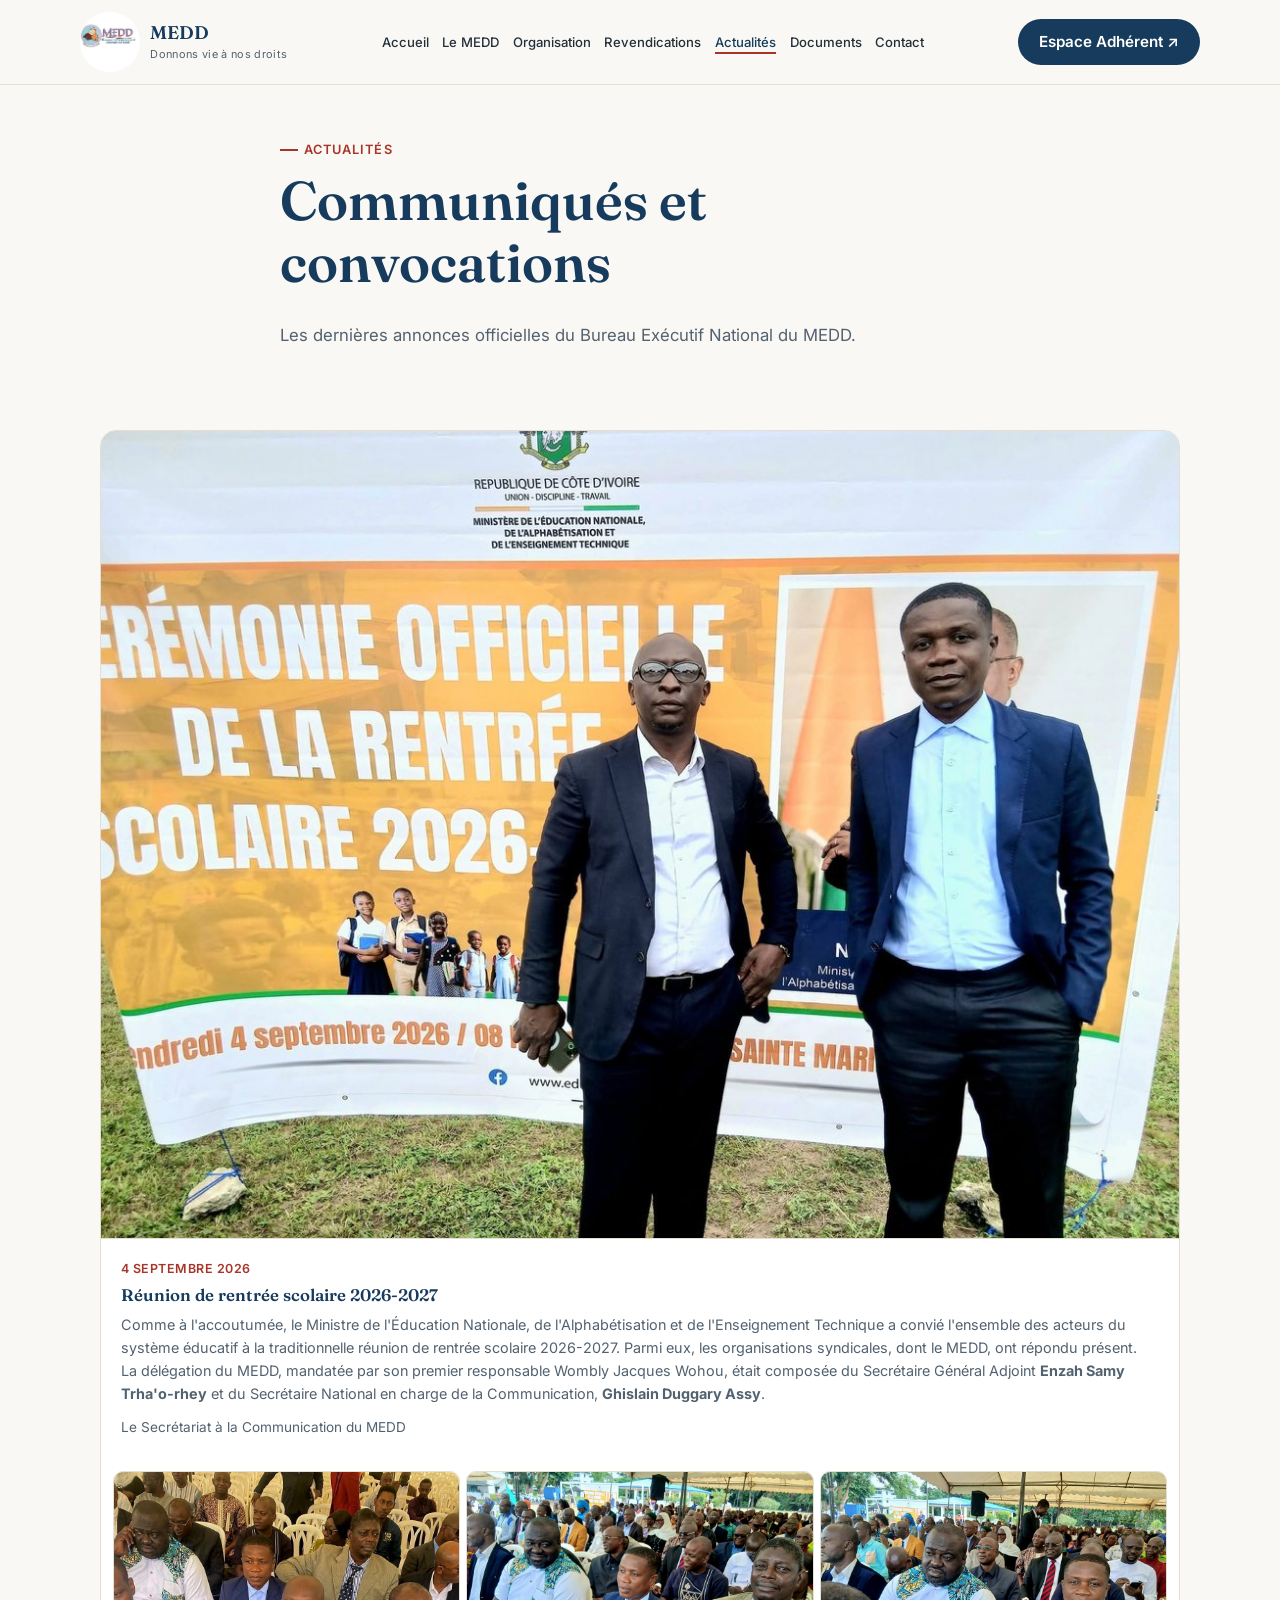
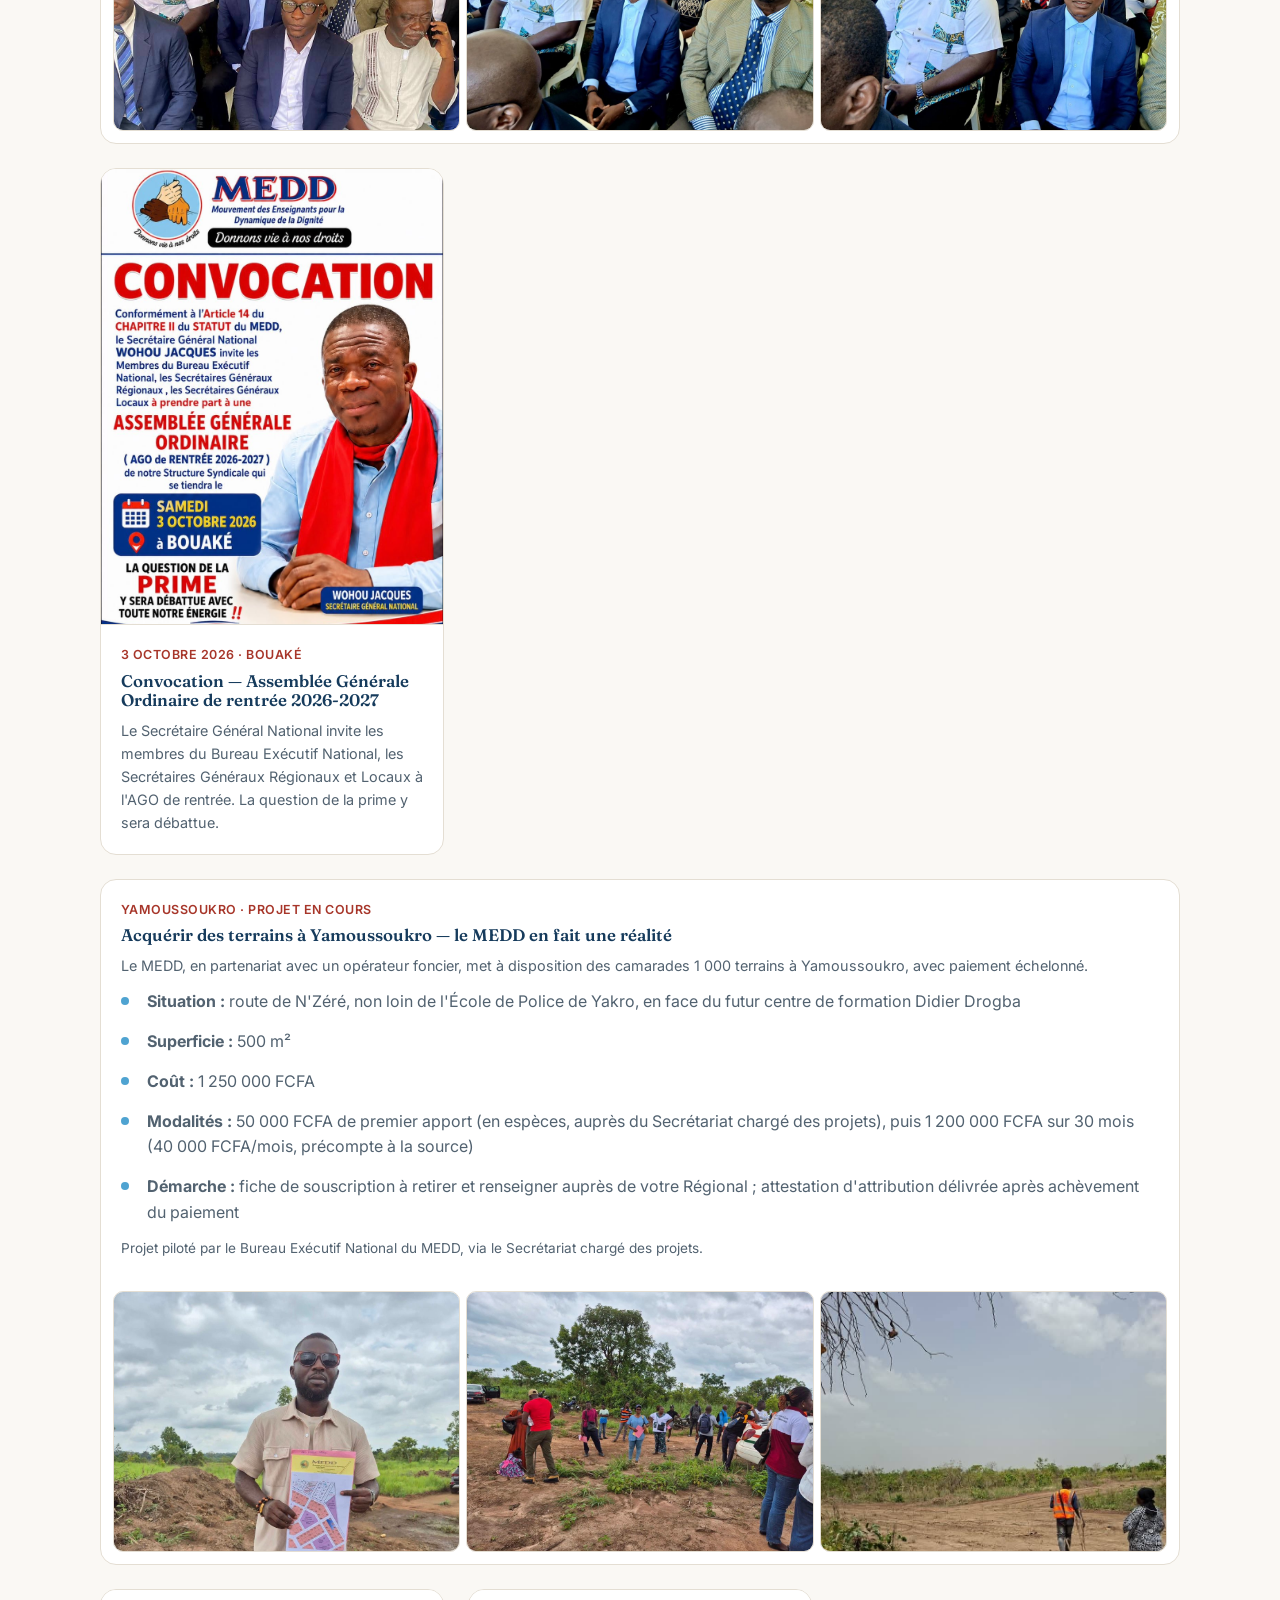
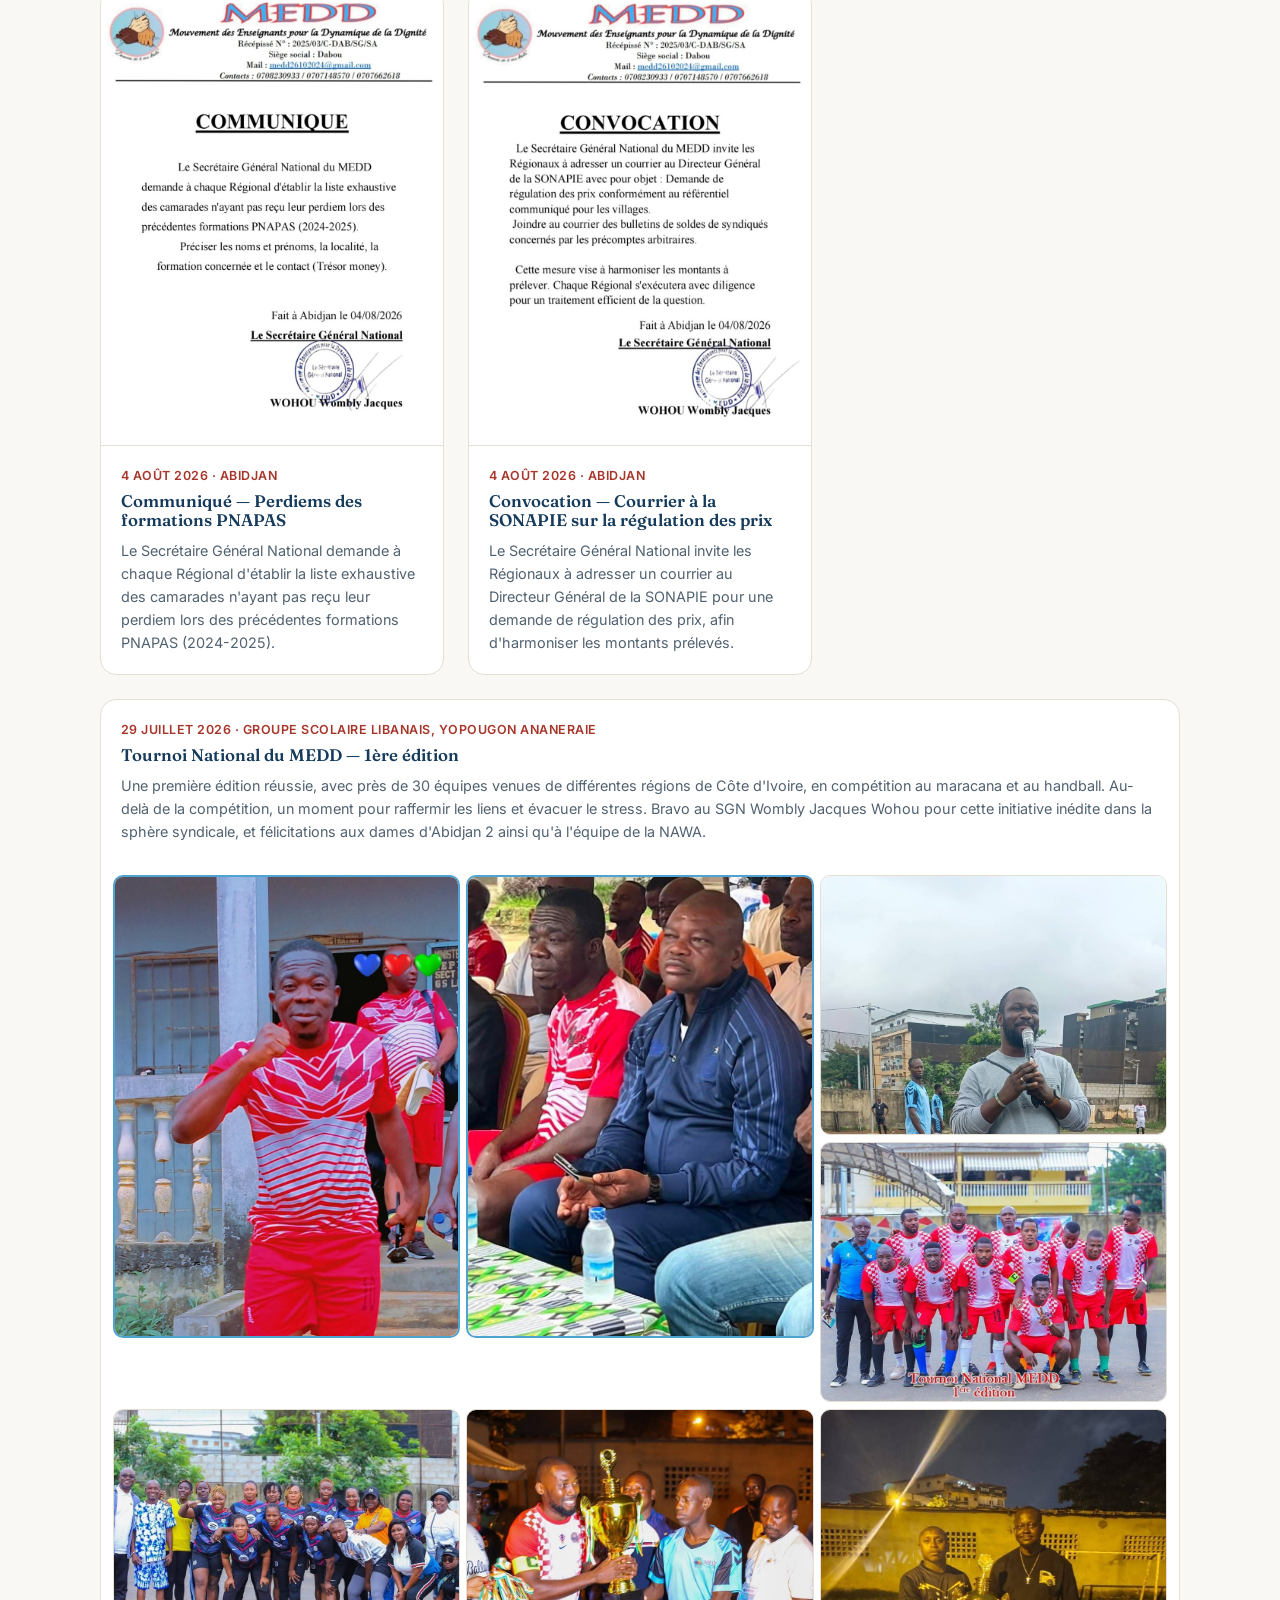
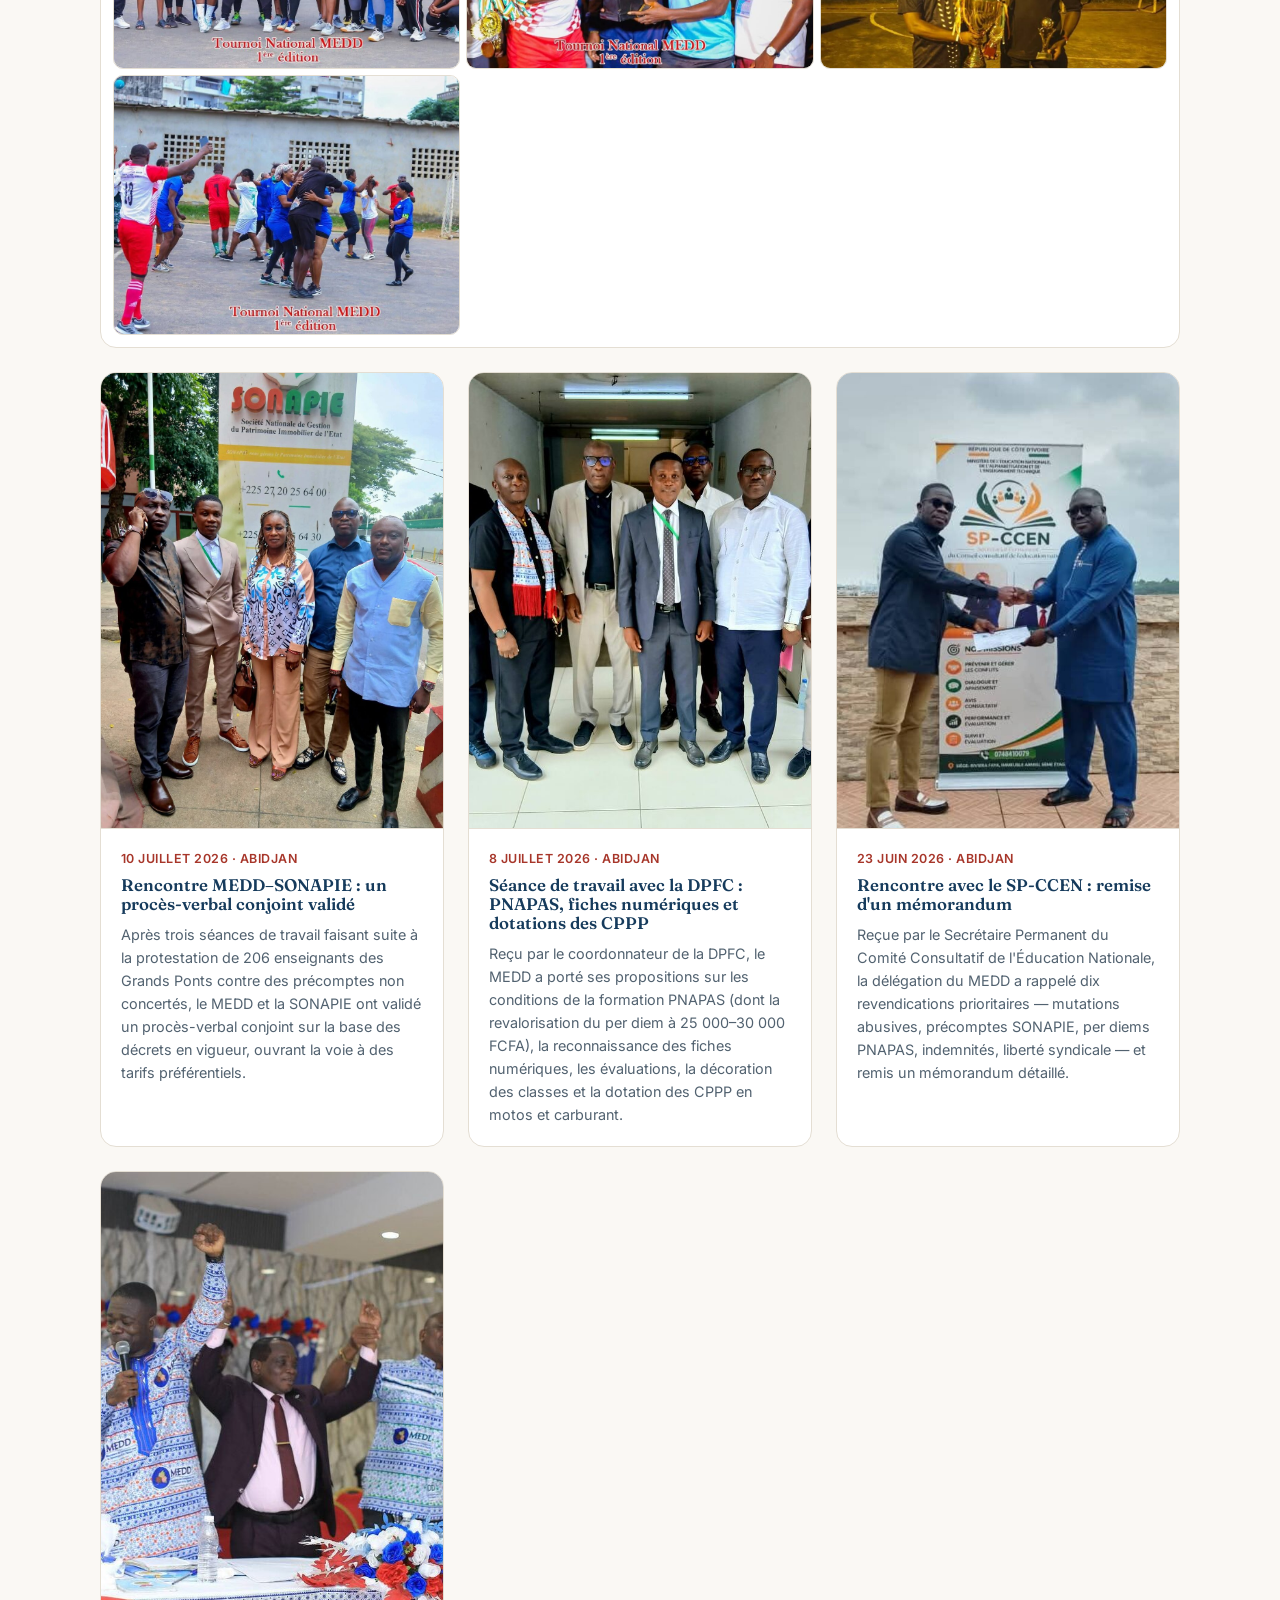
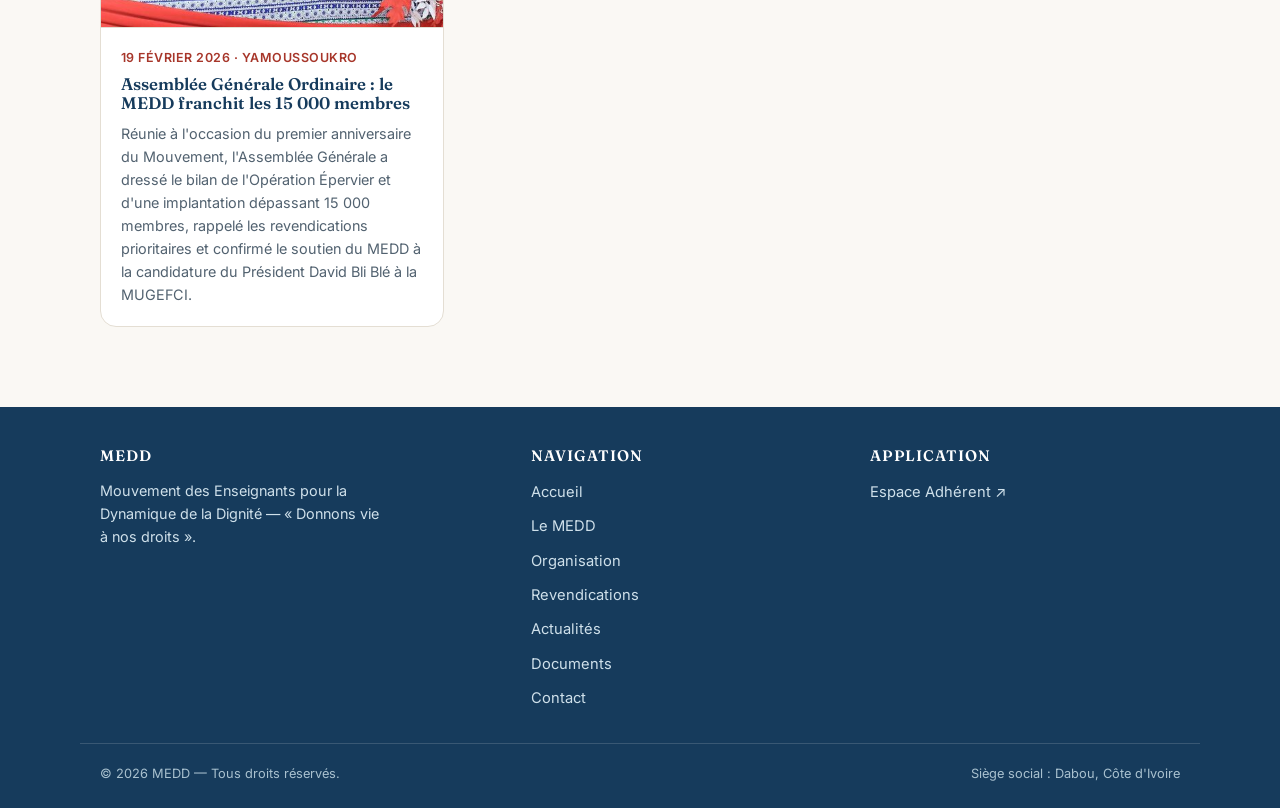
==== actualites.html @ fdfce500 "Add files via upload" ====
<!DOCTYPE html>
<html lang="fr">
<head>
<meta charset="UTF-8">
<meta name="viewport" content="width=device-width, initial-scale=1.0">
<title>Actualités | MEDD</title>
<meta name="description" content="Actualités et communiqués officiels du MEDD : convocations, communiqués et annonces du Bureau Exécutif National.">
<link rel="canonical" href="https://medd-site.vercel.app/actualites.html">
<meta property="og:type" content="website">
<meta property="og:title" content="Actualités — MEDD">
<meta property="og:description" content="Convocations, communiqués et annonces officielles du MEDD.">
<meta property="og:image" content="/assets/images/logo-medd.jpg">
<link rel="icon" href="/assets/images/logo-medd.jpg">
<link rel="preconnect" href="https://fonts.googleapis.com">
<link rel="preconnect" href="https://fonts.gstatic.com" crossorigin>
<link href="https://fonts.googleapis.com/css2?family=Fraunces:ital,wght@0,500;0,600;1,500&family=Inter:wght@400;500;600;700&display=swap" rel="stylesheet">
<link rel="stylesheet" href="/assets/css/style.css">
</head>
<body>
<a class="skip-link" href="#main">Aller au contenu principal</a>

<header class="site-header">
  <div class="container nav">
    <a class="brand" href="/index.html">
      <img src="/assets/images/logo-medd.jpg" alt="Logo du MEDD : deux mains jointes surmontées du sigle MEDD">
      <span>
        <span class="brand-name">MEDD</span>
        <span class="brand-tagline">Donnons vie à nos droits</span>
      </span>
    </a>

    <ul class="nav-links" style="display:none;" id="desktop-nav">
      <li><a href="/index.html">Accueil</a></li>
      <li><a href="/le-medd.html">Le MEDD</a></li>
      <li><a href="/organisation.html">Organisation</a></li>
      <li><a href="/revendications.html">Revendications</a></li>
      <li><a href="/actualites.html" aria-current="page">Actualités</a></li>
      <li><a href="/documents.html">Documents</a></li>
      <li><a href="/contact.html">Contact</a></li>
    </ul>

    <a class="btn btn-primary nav-cta" href="https://medd-app-two.vercel.app" target="_blank" rel="noopener noreferrer">
      Espace Adhérent ↗
    </a>

    <button class="menu-toggle" aria-label="Ouvrir le menu" aria-expanded="false" aria-controls="mobile-menu">
      <span></span>
    </button>
  </div>

  <nav class="mobile-menu container" id="mobile-menu" aria-label="Menu principal">
    <a href="/index.html">Accueil</a>
    <a href="/le-medd.html">Le MEDD</a>
    <a href="/organisation.html">Organisation</a>
    <a href="/revendications.html">Revendications</a>
    <a href="/actualites.html" aria-current="page">Actualités</a>
    <a href="/documents.html">Documents</a>
    <a href="/contact.html">Contact</a>
    <a class="btn btn-primary" href="https://medd-app-two.vercel.app" target="_blank" rel="noopener noreferrer">Espace Adhérent ↗</a>
  </nav>
</header>

<main id="main">

  <section style="padding-bottom:1rem;">
    <div class="container" style="max-width:760px;">
      <span class="eyebrow">Actualités</span>
      <h1>Communiqués et convocations</h1>
      <p class="lead" style="font-size:1.05rem;">
        Les dernières annonces officielles du Bureau Exécutif National du MEDD.
      </p>
    </div>
  </section>

  <section>
    <div class="container news-grid">

      <article class="news-card news-card-gallery">
        <img src="/assets/images/actualites/reunion-rentree-2026/delegation-medd-banderole.jpg" alt="Enzah Samy Trha'o-rhey, Secrétaire Général Adjoint (à gauche), et Ghislain Duggary Assy, Secrétaire National chargé de la Communication (à droite), devant la banderole officielle de la rentrée scolaire 2026-2027">
        <div class="news-card-body">
          <span class="news-date">4 septembre 2026</span>
          <h2>Réunion de rentrée scolaire 2026-2027</h2>
          <p>
            Comme à l'accoutumée, le Ministre de l'Éducation Nationale, de l'Alphabétisation et de
            l'Enseignement Technique a convié l'ensemble des acteurs du système éducatif à la
            traditionnelle réunion de rentrée scolaire 2026-2027. Parmi eux, les organisations
            syndicales, dont le MEDD, ont répondu présent.
          </p>
          <p>
            La délégation du MEDD, mandatée par son premier responsable Wombly Jacques Wohou,
            était composée du Secrétaire Général Adjoint <strong>Enzah Samy Trha'o-rhey</strong>
            et du Secrétaire National en charge de la Communication,
            <strong>Ghislain Duggary Assy</strong>.
          </p>
          <p style="margin-top:0.75rem; font-size:0.85rem;">Le Secrétariat à la Communication du MEDD</p>
        </div>
        <div class="news-gallery-grid">
          <img src="/assets/images/actualites/reunion-rentree-2026/assistance-1.jpg" alt="Assistance à la réunion de rentrée scolaire 2026-2027">
          <img src="/assets/images/actualites/reunion-rentree-2026/assistance-2.jpg" alt="Assistance à la réunion de rentrée scolaire 2026-2027">
          <img src="/assets/images/actualites/reunion-rentree-2026/assistance-3.jpg" alt="Assistance à la réunion de rentrée scolaire 2026-2027">
        </div>
      </article>

      <article class="news-card">
        <img src="/assets/images/actualites/convocation-ago-3-octobre-2026.jpg" alt="Convocation à l'Assemblée Générale Ordinaire de rentrée 2026-2027, le 3 octobre 2026 à Bouaké">
        <div class="news-card-body">
          <span class="news-date">3 octobre 2026 · Bouaké</span>
          <h2>Convocation — Assemblée Générale Ordinaire de rentrée 2026-2027</h2>
          <p>Le Secrétaire Général National invite les membres du Bureau Exécutif National, les Secrétaires Généraux Régionaux et Locaux à l'AGO de rentrée. La question de la prime y sera débattue.</p>
        </div>
      </article>

      <article class="news-card news-card-gallery">
        <div class="news-card-body">
          <span class="news-date">Yamoussoukro · Projet en cours</span>
          <h2>Acquérir des terrains à Yamoussoukro — le MEDD en fait une réalité</h2>
          <p>
            Le MEDD, en partenariat avec un opérateur foncier, met à disposition des camarades
            1 000 terrains à Yamoussoukro, avec paiement échelonné.
          </p>
          <ul class="list-plain" style="margin-top:0.75rem;">
            <li><strong>Situation :</strong> route de N'Zéré, non loin de l'École de Police de Yakro, en face du futur centre de formation Didier Drogba</li>
            <li><strong>Superficie :</strong> 500 m²</li>
            <li><strong>Coût :</strong> 1 250 000 FCFA</li>
            <li><strong>Modalités :</strong> 50 000 FCFA de premier apport (en espèces, auprès du Secrétariat chargé des projets), puis 1 200 000 FCFA sur 30 mois (40 000 FCFA/mois, précompte à la source)</li>
            <li><strong>Démarche :</strong> fiche de souscription à retirer et renseigner auprès de votre Régional ; attestation d'attribution délivrée après achèvement du paiement</li>
          </ul>
          <p style="margin-top:0.75rem; font-size:0.85rem;">Projet piloté par le Bureau Exécutif National du MEDD, via le Secrétariat chargé des projets.</p>
        </div>
        <div class="news-gallery-grid">
          <img src="/assets/images/actualites/terrains-yamoussoukro/plan-lotissement.jpg" alt="Plan du lotissement MEDD à Yamoussoukro présenté par un responsable du projet">
          <img src="/assets/images/actualites/terrains-yamoussoukro/visite-terrain.jpg" alt="Visite du terrain à Yamoussoukro par les responsables du projet">
          <img src="/assets/images/actualites/terrains-yamoussoukro/reunion-camarades.jpg" alt="Réunion des camarades sur le site du projet de terrains à Yamoussoukro">
        </div>
      </article>

      <article class="news-card">
        <img src="/assets/images/actualites/communique-perdiem-pnapas.jpg" alt="Communiqué relatif aux perdiems des formations PNAPAS 2024-2025">
        <div class="news-card-body">
          <span class="news-date">4 août 2026 · Abidjan</span>
          <h2>Communiqué — Perdiems des formations PNAPAS</h2>
          <p>Le Secrétaire Général National demande à chaque Régional d'établir la liste exhaustive des camarades n'ayant pas reçu leur perdiem lors des précédentes formations PNAPAS (2024-2025).</p>
        </div>
      </article>

      <article class="news-card">
        <img src="/assets/images/actualites/convocation-courrier-sonapie.jpg" alt="Convocation relative au courrier à adresser à la SONAPIE concernant la régulation des prix">
        <div class="news-card-body">
          <span class="news-date">4 août 2026 · Abidjan</span>
          <h2>Convocation — Courrier à la SONAPIE sur la régulation des prix</h2>
          <p>Le Secrétaire Général National invite les Régionaux à adresser un courrier au Directeur Général de la SONAPIE pour une demande de régulation des prix, afin d'harmoniser les montants prélevés.</p>
        </div>
      </article>

      <article class="news-card news-card-gallery">
        <div class="news-card-body">
          <span class="news-date">29 juillet 2026 · Groupe Scolaire Libanais, Yopougon Ananeraie</span>
          <h2>Tournoi National du MEDD — 1ère édition</h2>
          <p>Une première édition réussie, avec près de 30 équipes venues de différentes régions de Côte d'Ivoire, en compétition au maracana et au handball. Au-delà de la compétition, un moment pour raffermir les liens et évacuer le stress. Bravo au SGN Wombly Jacques Wohou pour cette initiative inédite dans la sphère syndicale, et félicitations aux dames d'Abidjan 2 ainsi qu'à l'équipe de la NAWA.</p>
        </div>
        <div class="news-gallery-grid">
          <img class="featured" src="/assets/images/actualites/tournoi-2026/sgn-wohou-wombly-tournoi.jpg" alt="Le Secrétaire Général National Wohou Wombly Jacques au Tournoi National du MEDD">
          <img class="featured" src="/assets/images/actualites/tournoi-2026/sgn-et-sgna1-tournoi.jpg" alt="Le Secrétaire Général National Wohou Wombly Jacques et le Secrétaire Général National Adjoint 1 Neyam Sébastien au Tournoi National du MEDD">
          <img src="/assets/images/actualites/tournoi-2026/discours-ouverture.jpg" alt="Mot d'ouverture du Tournoi National du MEDD">
          <img src="/assets/images/actualites/tournoi-2026/equipe-maracana.jpg" alt="Équipe de maracana au Tournoi National du MEDD">
          <img src="/assets/images/actualites/tournoi-2026/equipe-handball.jpg" alt="Équipe de handball féminin au Tournoi National du MEDD">
          <img src="/assets/images/actualites/tournoi-2026/remise-trophee-1.jpg" alt="Remise du trophée du Tournoi National du MEDD">
          <img src="/assets/images/actualites/tournoi-2026/remise-trophee-2.jpg" alt="Remise du trophée en soirée au Tournoi National du MEDD">
          <img src="/assets/images/actualites/tournoi-2026/ambiance-celebration.jpg" alt="Ambiance de célébration au Tournoi National du MEDD">
        </div>
      </article>

      <article class="news-card">
        <img src="/assets/images/actualites/rencontre-sonapie.jpg" alt="Délégation du MEDD devant le siège de la SONAPIE à Abidjan">
        <div class="news-card-body">
          <span class="news-date">10 juillet 2026 · Abidjan</span>
          <h2>Rencontre MEDD–SONAPIE : un procès-verbal conjoint validé</h2>
          <p>Après trois séances de travail faisant suite à la protestation de 206 enseignants des Grands Ponts contre des précomptes non concertés, le MEDD et la SONAPIE ont validé un procès-verbal conjoint sur la base des décrets en vigueur, ouvrant la voie à des tarifs préférentiels.</p>
        </div>
      </article>

      <article class="news-card">
        <img src="/assets/images/actualites/seance-dpfc.jpg" alt="Délégation du MEDD reçue par la Direction de la Pédagogie et de la Formation Continue">
        <div class="news-card-body">
          <span class="news-date">8 juillet 2026 · Abidjan</span>
          <h2>Séance de travail avec la DPFC : PNAPAS, fiches numériques et dotations des CPPP</h2>
          <p>Reçu par le coordonnateur de la DPFC, le MEDD a porté ses propositions sur les conditions de la formation PNAPAS (dont la revalorisation du per diem à 25 000–30 000 FCFA), la reconnaissance des fiches numériques, les évaluations, la décoration des classes et la dotation des CPPP en motos et carburant.</p>
        </div>
      </article>

      <article class="news-card">
        <img src="/assets/images/actualites/rencontre-sp-ccen.jpg" alt="Remise d'un mémorandum entre le MEDD et le Secrétaire Permanent du SP-CCEN">
        <div class="news-card-body">
          <span class="news-date">23 juin 2026 · Abidjan</span>
          <h2>Rencontre avec le SP-CCEN : remise d'un mémorandum</h2>
          <p>Reçue par le Secrétaire Permanent du Comité Consultatif de l'Éducation Nationale, la délégation du MEDD a rappelé dix revendications prioritaires — mutations abusives, précomptes SONAPIE, per diems PNAPAS, indemnités, liberté syndicale — et remis un mémorandum détaillé.</p>
        </div>
      </article>

      <article class="news-card">
        <img src="/assets/images/actualites/ag-ordinaire-19-fevrier-2026.jpg" alt="Assemblée Générale Ordinaire du MEDD célébrant son premier anniversaire à Yamoussoukro">
        <div class="news-card-body">
          <span class="news-date">19 février 2026 · Yamoussoukro</span>
          <h2>Assemblée Générale Ordinaire : le MEDD franchit les 15 000 membres</h2>
          <p>Réunie à l'occasion du premier anniversaire du Mouvement, l'Assemblée Générale a dressé le bilan de l'Opération Épervier et d'une implantation dépassant 15 000 membres, rappelé les revendications prioritaires et confirmé le soutien du MEDD à la candidature du Président David Bli Blé à la MUGEFCI.</p>
        </div>
      </article>

    </div>
  </section>

</main>

<footer class="site-footer">
  <div class="container footer-grid">
    <div>
      <h3>MEDD</h3>
      <p style="color:#cfe0ea; font-size:0.9rem; max-width:32ch;">
        Mouvement des Enseignants pour la Dynamique de la Dignité — « Donnons vie à nos droits ».
      </p>
    </div>
    <div>
      <h3>Navigation</h3>
      <ul class="footer-links">
        <li><a href="/index.html">Accueil</a></li>
        <li><a href="/le-medd.html">Le MEDD</a></li>
        <li><a href="/organisation.html">Organisation</a></li>
        <li><a href="/revendications.html">Revendications</a></li>
        <li><a href="/actualites.html">Actualités</a></li>
        <li><a href="/documents.html">Documents</a></li>
        <li><a href="/contact.html">Contact</a></li>
      </ul>
    </div>
    <div>
      <h3>Application</h3>
      <ul class="footer-links">
        <li><a href="https://medd-app-two.vercel.app" target="_blank" rel="noopener noreferrer">Espace Adhérent ↗</a></li>
      </ul>
    </div>
  </div>
  <div class="container footer-bottom">
    <span>© <span id="year"></span> MEDD — Tous droits réservés.</span>
    <span>Siège social : Dabou, Côte d'Ivoire</span>
  </div>
</footer>

<script>document.getElementById('year').textContent = new Date().getFullYear();</script>
<script src="/assets/js/main.js"></script>
<style>@media (min-width:860px){#desktop-nav{display:flex !important;}}</style>
</body>
</html>
---- assets/css/style.css ----
/* ==========================================================================
   MEDD — Mouvement des Enseignants pour la Dynamique de la Dignité
   Design system : couleurs tirées du logo officiel (bleu ciel, rose, rouge),
   typographie institutionnelle-moderne, mobile-first.
   ========================================================================== */

:root {
  /* Couleurs — dérivées du logo officiel MEDD */
  --color-cream: #FAF8F4;       /* fond principal, chaud, pas blanc pur */
  --color-surface: #FFFFFF;     /* cartes / surfaces élevées */
  --color-ink: #22303A;         /* texte principal */
  --color-ink-soft: #526270;    /* texte secondaire */
  --color-navy: #163B5C;        /* bleu profond — titres, header */
  --color-sky: #4FA3D1;         /* bleu ciel du logo — accent principal */
  --color-sky-soft: #DCEEF8;    /* fond doux bleu */
  --color-blush: #F3D9DC;       /* rose pâle du logo — accent secondaire */
  --color-red: #A7362A;         /* rouge du logo (soulignement "MEDD") — usage sobre */
  --color-border: #E4DED3;

  --font-display: "Fraunces", Georgia, serif;
  --font-body: "Inter", -apple-system, BlinkMacSystemFont, "Segoe UI", sans-serif;

  --radius-lg: 28px;
  --radius-md: 16px;
  --radius-sm: 10px;

  --shadow-soft: 0 12px 32px -16px rgba(22, 59, 92, 0.25);

  --max-width: 1120px;
}

*, *::before, *::after { box-sizing: border-box; }

html { scroll-behavior: smooth; }

@media (prefers-reduced-motion: reduce) {
  html { scroll-behavior: auto; }
  *, *::before, *::after { animation-duration: 0.01ms !important; transition-duration: 0.01ms !important; }
}

body {
  margin: 0;
  font-family: var(--font-body);
  color: var(--color-ink);
  background: var(--color-cream);
  line-height: 1.6;
  -webkit-font-smoothing: antialiased;
}

img { max-width: 100%; display: block; }

a { color: var(--color-navy); }
a:focus-visible,
button:focus-visible,
input:focus-visible,
textarea:focus-visible {
  outline: 3px solid var(--color-sky);
  outline-offset: 2px;
}

h1, h2, h3 {
  font-family: var(--font-display);
  color: var(--color-navy);
  line-height: 1.15;
  margin: 0 0 0.5em;
}

h1 { font-size: clamp(2rem, 5vw + 1rem, 3.4rem); font-weight: 600; }
h2 { font-size: clamp(1.5rem, 3vw + 1rem, 2.2rem); font-weight: 600; }
h3 { font-size: 1.2rem; font-weight: 600; }

p { margin: 0 0 1em; color: var(--color-ink-soft); }

.container {
  max-width: var(--max-width);
  margin: 0 auto;
  padding: 0 1.25rem;
}

.eyebrow {
  display: inline-flex;
  align-items: center;
  gap: 0.5em;
  font-size: 0.8rem;
  letter-spacing: 0.08em;
  text-transform: uppercase;
  color: var(--color-red);
  font-weight: 600;
  margin-bottom: 0.75em;
}

.eyebrow::before {
  content: "";
  width: 1.4em;
  height: 2px;
  background: var(--color-red);
  display: inline-block;
}

/* ---------- Header / Navigation ---------- */

.site-header {
  position: sticky;
  top: 0;
  z-index: 50;
  background: rgba(250, 248, 244, 0.92);
  backdrop-filter: blur(8px);
  border-bottom: 1px solid var(--color-border);
}

.nav {
  display: flex;
  align-items: center;
  justify-content: space-between;
  padding: 0.75rem 0;
}

.brand {
  display: flex;
  align-items: center;
  gap: 0.65rem;
  text-decoration: none;
  color: var(--color-navy);
}

.brand img {
  width: 60px;
  height: 60px;
  border-radius: 50%;
  object-fit: cover;
}

.brand-name {
  font-family: var(--font-display);
  font-weight: 600;
  font-size: 1.15rem;
  line-height: 1.1;
}

.brand-tagline {
  display: block;
  font-family: var(--font-body);
  font-weight: 400;
  font-size: 0.68rem;
  color: var(--color-ink-soft);
  letter-spacing: 0.03em;
}

@media (min-width: 860px) and (max-width: 1150px) {
  .brand-tagline { display: none; }
}

.nav-links {
  display: flex;
  align-items: center;
  gap: 0.85rem;
  list-style: none;
  margin: 0;
  padding: 0;
}

.nav-links a {
  text-decoration: none;
  color: var(--color-ink);
  font-weight: 500;
  font-size: 0.82rem;
}

.nav-links a[aria-current="page"] {
  color: var(--color-navy);
  border-bottom: 2px solid var(--color-red);
  padding-bottom: 2px;
}

.btn {
  display: inline-flex;
  align-items: center;
  gap: 0.5em;
  border-radius: 999px;
  padding: 0.65em 1.3em;
  font-weight: 600;
  font-size: 0.95rem;
  text-decoration: none;
  border: 1px solid transparent;
  cursor: pointer;
  transition: transform 0.15s ease, box-shadow 0.15s ease;
}

.btn-primary {
  background: var(--color-navy);
  color: #fff;
}

.btn-primary:hover { transform: translateY(-1px); box-shadow: var(--shadow-soft); }

.btn-outline {
  background: transparent;
  border-color: var(--color-navy);
  color: var(--color-navy);
}

.nav-cta { display: none; }

@media (min-width: 860px) {
  .nav-cta { display: inline-flex; }
}

.menu-toggle {
  display: inline-flex;
  align-items: center;
  justify-content: center;
  width: 44px;
  height: 44px;
  border-radius: var(--radius-sm);
  border: 1px solid var(--color-border);
  background: var(--color-surface);
  cursor: pointer;
}

@media (min-width: 860px) {
  .menu-toggle { display: none; }
}

.menu-toggle span,
.menu-toggle span::before,
.menu-toggle span::after {
  content: "";
  display: block;
  width: 20px;
  height: 2px;
  background: var(--color-navy);
  position: relative;
  transition: transform 0.2s ease;
}

.menu-toggle span::before { position: absolute; top: -6px; }
.menu-toggle span::after { position: absolute; top: 6px; }

.mobile-menu {
  display: none;
  flex-direction: column;
  gap: 0.25rem;
  padding: 0.5rem 0 1.25rem;
  border-top: 1px solid var(--color-border);
}

.mobile-menu.is-open { display: flex; }

.mobile-menu a {
  display: block;
  padding: 0.75rem 0.25rem;
  text-decoration: none;
  color: var(--color-ink);
  font-weight: 500;
  border-bottom: 1px solid var(--color-border);
}

.mobile-menu .btn { margin-top: 0.75rem; justify-content: center; }

@media (min-width: 860px) {
  .mobile-menu { display: none !important; }
}

/* ---------- Hero (signature: mains jointes évoquées par 2 formes qui s'enlacent) ---------- */

.hero {
  position: relative;
  overflow: hidden;
  padding: 3rem 0 4rem;
}

.hero-watermark {
  position: absolute;
  z-index: 0;
  pointer-events: none;
  top: 50%;
  right: -6%;
  width: 62vw;
  max-width: 620px;
  transform: translateY(-50%);
  opacity: 0.08;
}

@media (max-width: 700px) {
  .hero-watermark {
    width: 85vw;
    right: -18%;
    opacity: 0.07;
  }
}

.hero-content {
  position: relative;
  z-index: 1;
  max-width: 640px;
}

.hero-motto {
  font-family: var(--font-display);
  font-style: italic;
  color: var(--color-red);
  font-size: 1.15rem;
  margin-bottom: 0.5rem;
}

.hero p.lead {
  font-size: 1.1rem;
  color: var(--color-ink);
  max-width: 56ch;
}

.hero-actions {
  display: flex;
  flex-wrap: wrap;
  gap: 0.85rem;
  margin-top: 1.75rem;
}

/* ---------- Quick links / cards ---------- */

.quick-links {
  display: grid;
  grid-template-columns: 1fr;
  gap: 1rem;
  padding: 0.5rem 0 3rem;
}

@media (min-width: 700px) {
  .quick-links { grid-template-columns: repeat(2, 1fr); }
}

@media (min-width: 1000px) {
  .quick-links { grid-template-columns: repeat(4, 1fr); }
}

.card {
  background: var(--color-surface);
  border: 1px solid var(--color-border);
  border-radius: var(--radius-md);
  padding: 1.5rem;
  text-decoration: none;
  color: var(--color-ink);
  display: flex;
  flex-direction: column;
  gap: 0.5rem;
  transition: transform 0.15s ease, box-shadow 0.15s ease, border-color 0.15s ease;
}

.card:hover {
  transform: translateY(-3px);
  box-shadow: var(--shadow-soft);
  border-color: var(--color-sky);
}

.card .card-icon {
  width: 40px;
  height: 40px;
  border-radius: 50%;
  background: var(--color-sky-soft);
  display: flex;
  align-items: center;
  justify-content: center;
  font-size: 1.2rem;
}

.card h3 { margin-bottom: 0.15em; }
.card p { margin: 0; font-size: 0.92rem; }

.card.card-external .card-icon { background: var(--color-blush); }

/* ---------- Sections generic ---------- */

section { padding: 3rem 0; }

.section-alt {
  background: var(--color-surface);
  border-top: 1px solid var(--color-border);
  border-bottom: 1px solid var(--color-border);
}

.two-col {
  display: grid;
  gap: 2rem;
}

@media (min-width: 860px) {
  .two-col { grid-template-columns: 1.1fr 0.9fr; align-items: start; }
}

.stat-row {
  display: grid;
  grid-template-columns: repeat(2, 1fr);
  gap: 1rem;
  margin: 2rem 0;
}

@media (min-width: 700px) {
  .stat-row { grid-template-columns: repeat(4, 1fr); }
}

.stat {
  background: var(--color-sky-soft);
  border-radius: var(--radius-md);
  padding: 1.25rem 1rem;
  text-align: center;
}

.stat strong {
  display: block;
  font-family: var(--font-display);
  font-size: 1.7rem;
  color: var(--color-navy);
}

.stat span {
  font-size: 0.82rem;
  color: var(--color-ink-soft);
}

.list-plain {
  list-style: none;
  margin: 0;
  padding: 0;
  display: flex;
  flex-direction: column;
  gap: 0.9rem;
}

.list-plain li {
  padding-left: 1.6rem;
  position: relative;
  color: var(--color-ink-soft);
}

.list-plain li::before {
  content: "";
  position: absolute;
  left: 0;
  top: 0.5em;
  width: 8px;
  height: 8px;
  border-radius: 50%;
  background: var(--color-sky);
}

.org-grid {
  display: grid;
  grid-template-columns: 1fr;
  gap: 1rem;
  margin-top: 1.5rem;
}

@media (min-width: 700px) {
  .org-grid { grid-template-columns: repeat(2, 1fr); }
}

.org-card {
  background: var(--color-cream);
  border: 1px solid var(--color-border);
  border-radius: var(--radius-md);
  padding: 1.25rem 1.4rem;
}

.org-card h3 { font-size: 1.05rem; margin-bottom: 0.35em; }
.org-card p { font-size: 0.92rem; margin: 0; }

.callout {
  background: var(--color-navy);
  color: #fff;
  border-radius: var(--radius-lg);
  padding: 2.25rem;
  display: flex;
  flex-direction: column;
  gap: 1rem;
  align-items: flex-start;
}

.callout h2, .callout p { color: #fff; }
.callout p { opacity: 0.85; }

.doc-card {
  background: var(--color-surface);
  border: 1px solid var(--color-border);
  border-radius: var(--radius-md);
  padding: 1.5rem;
  display: flex;
  gap: 1.1rem;
  align-items: flex-start;
}

.doc-icon {
  flex-shrink: 0;
  width: 48px;
  height: 56px;
  border-radius: 6px;
  background: var(--color-sky-soft);
  color: var(--color-navy);
  display: flex;
  align-items: center;
  justify-content: center;
  font-weight: 700;
  font-family: var(--font-display);
  font-size: 0.8rem;
}

.notice {
  border: 1px dashed var(--color-red);
  background: #FBEFED;
  border-radius: var(--radius-sm);
  padding: 1rem 1.2rem;
  font-size: 0.9rem;
  color: var(--color-ink);
}

.notice strong { color: var(--color-red); }

/* ---------- Contact ---------- */

.contact-grid {
  display: grid;
  gap: 1.5rem;
}

@media (min-width: 860px) {
  .contact-grid { grid-template-columns: 1fr 1fr; }
}

.contact-item {
  display: flex;
  gap: 0.9rem;
  align-items: flex-start;
  margin-bottom: 1.2rem;
}

.contact-item .icon {
  width: 38px;
  height: 38px;
  border-radius: 50%;
  background: var(--color-sky-soft);
  display: flex;
  align-items: center;
  justify-content: center;
  flex-shrink: 0;
}

.contact-item h3 { font-size: 1rem; margin-bottom: 0.15em; }
.contact-item p { margin: 0; font-size: 0.92rem; }

/* ---------- Footer ---------- */

.site-footer {
  background: var(--color-navy);
  color: #dce8f0;
  padding: 2.5rem 0 1.5rem;
  margin-top: 2rem;
}

.footer-grid {
  display: grid;
  gap: 1.75rem;
  grid-template-columns: 1fr;
}

@media (min-width: 700px) {
  .footer-grid { grid-template-columns: 1.3fr 1fr 1fr; }
}

.site-footer h3 {
  color: #fff;
  font-size: 0.95rem;
  text-transform: uppercase;
  letter-spacing: 0.06em;
  margin-bottom: 0.9rem;
}

.site-footer a {
  color: #cfe0ea;
  text-decoration: none;
  font-size: 0.92rem;
}

.site-footer a:hover { text-decoration: underline; }

.footer-links {
  list-style: none;
  margin: 0;
  padding: 0;
  display: flex;
  flex-direction: column;
  gap: 0.55rem;
}

.footer-bottom {
  border-top: 1px solid rgba(255,255,255,0.15);
  margin-top: 2rem;
  padding-top: 1.25rem;
  font-size: 0.8rem;
  color: #a9c1cf;
  display: flex;
  flex-wrap: wrap;
  gap: 0.5rem 1.5rem;
  justify-content: space-between;
}

.skip-link {
  position: absolute;
  left: -999px;
  top: auto;
  background: var(--color-navy);
  color: #fff;
  padding: 0.75rem 1.25rem;
  border-radius: var(--radius-sm);
  z-index: 100;
}

.skip-link:focus {
  left: 1rem;
  top: 1rem;
}

/* ---------- Organisation : carte du Secrétaire Général ---------- */

.sg-card {
  display: flex;
  flex-wrap: wrap;
  align-items: center;
  gap: 1.5rem;
  background: var(--color-surface);
  border: 1px solid var(--color-border);
  border-radius: var(--radius-lg);
  padding: 1.5rem;
}

.sg-card img {
  width: 120px;
  height: 120px;
  border-radius: 50%;
  object-fit: cover;
  flex-shrink: 0;
}

/* ---------- Organisation : listes du Bureau Exécutif National ---------- */

.roster-title {
  font-size: 1.1rem;
  margin-top: 2.5rem;
  padding-bottom: 0.5rem;
  border-bottom: 1px solid var(--color-border);
  scroll-margin-top: 90px;
}

.roster-title:first-of-type { margin-top: 0.5rem; }

.roster-list {
  list-style: none;
  margin: 1rem 0 0;
  padding: 0;
  display: flex;
  flex-direction: column;
  gap: 0.7rem;
}

.roster-list li {
  color: var(--color-ink);
  font-size: 0.95rem;
  line-height: 1.5;
}

.roster-region {
  display: inline-block;
  color: var(--color-ink-soft);
  font-size: 0.82rem;
  margin-left: 0.3em;
}

.roster-region::before {
  content: "— ";
}

/* ---------- Revendications : liste numérotée ---------- */

.list-numbered {
  margin: 1rem 0 0;
  padding-left: 1.4rem;
  display: flex;
  flex-direction: column;
  gap: 0.8rem;
}

.list-numbered li {
  color: var(--color-ink-soft);
  padding-left: 0.3rem;
}

/* ---------- Actualités ---------- */

.news-grid {
  display: grid;
  grid-template-columns: 1fr;
  gap: 1.5rem;
}

@media (min-width: 700px) {
  .news-grid { grid-template-columns: repeat(2, 1fr); }
}

@media (min-width: 1000px) {
  .news-grid { grid-template-columns: repeat(3, 1fr); }
}

.news-card {
  background: var(--color-surface);
  border: 1px solid var(--color-border);
  border-radius: var(--radius-md);
  overflow: hidden;
  display: flex;
  flex-direction: column;
}

.news-card img {
  width: 100%;
  aspect-ratio: 3 / 4;
  object-fit: cover;
  object-position: top;
  border-bottom: 1px solid var(--color-border);
}

.news-card-body {
  padding: 1.25rem;
}

.news-date {
  display: block;
  font-size: 0.78rem;
  color: var(--color-red);
  font-weight: 600;
  text-transform: uppercase;
  letter-spacing: 0.04em;
  margin-bottom: 0.5em;
}

.news-card h2 {
  font-size: 1.05rem;
  margin-bottom: 0.5em;
}

.news-card p {
  font-size: 0.9rem;
  margin: 0;
}

/* Carte actualité avec mini-galerie (variante de .news-card, ne modifie pas les règles ci-dessus) */
.news-card-gallery {
  grid-column: 1 / -1;
}

.news-card-gallery .news-card-body {
  padding: 1.25rem;
}

/* Image principale d'une carte galerie : ratio plus large, adapté aux photos de groupe
   (paysage), pour ne pas rogner les personnes sur les côtés comme le ferait le ratio 3/4 */
.news-card-gallery > img {
  aspect-ratio: 4 / 3;
  object-position: center top;
}

.news-gallery-grid {
  display: grid;
  grid-template-columns: repeat(2, 1fr);
  gap: 0.4rem;
  padding: 0.75rem;
}

@media (min-width: 640px) {
  .news-gallery-grid { grid-template-columns: repeat(3, 1fr); }
}

.news-gallery-grid img {
  width: 100%;
  aspect-ratio: 4 / 3;
  object-fit: cover;
  border-radius: var(--radius-sm, 6px);
  border: 1px solid var(--color-border);
}

/* Place de choix : photos mises en avant (ex. premiers responsables), plus grandes et distinguées */
.news-gallery-grid img.featured {
  grid-column: span 2;
  aspect-ratio: 16 / 10;
  object-position: top;
  border: 2px solid var(--color-sky);
}

@media (min-width: 640px) {
  .news-gallery-grid img.featured {
    grid-column: span 1;
    grid-row: span 2;
    aspect-ratio: 3 / 4;
  }
}

/* ---------- Organisation : photo de groupe ---------- */

.org-group-photo {
  margin: 0;
}

.org-group-photo img {
  width: 100%;
  border-radius: var(--radius-md);
  border: 1px solid var(--color-border);
}

.org-group-photo figcaption {
  margin-top: 0.6rem;
  font-size: 0.85rem;
  color: var(--color-ink-soft);
  text-align: center;
}

/* ---------- Lightbox : agrandissement d'image (actualités) ---------- */

.lightbox-overlay {
  display: none;
  position: fixed;
  inset: 0;
  z-index: 1000;
  background: rgba(20, 24, 28, 0.92);
  align-items: center;
  justify-content: center;
  padding: 2rem 1rem;
}

.lightbox-overlay.is-open {
  display: flex;
}

.lightbox-img {
  max-width: 100%;
  max-height: 90vh;
  border-radius: var(--radius-sm, 6px);
  box-shadow: 0 20px 60px rgba(0, 0, 0, 0.5);
}

.lightbox-close {
  position: absolute;
  top: 1rem;
  right: 1.25rem;
  background: transparent;
  border: none;
  color: #fff;
  font-size: 2.2rem;
  line-height: 1;
  cursor: pointer;
  padding: 0.25rem 0.5rem;
}

/* ---------- Revendications : cartes d'argumentaire (Constat/Revendication/Proposition/Argument) ---------- */

.argument-cards {
  display: flex;
  flex-direction: column;
  gap: 1.25rem;
  margin: 1.5rem 0 3rem;
}

.argument-card {
  position: relative;
  background: var(--color-surface);
  border: 1px solid var(--color-border);
  border-radius: var(--radius-md);
  padding: 1.5rem 1.5rem 1.5rem 3.5rem;
}

.argument-index {
  position: absolute;
  top: 1.25rem;
  left: 1.25rem;
  width: 1.8rem;
  height: 1.8rem;
  border-radius: 50%;
  background: var(--color-sky-soft);
  color: var(--color-navy);
  font-weight: 700;
  font-size: 0.85rem;
  display: flex;
  align-items: center;
  justify-content: center;
  flex-shrink: 0;
}

.argument-card dl {
  margin: 0;
  display: grid;
  gap: 0.4rem 0;
}

.argument-card dt {
  font-size: 0.72rem;
  font-weight: 700;
  text-transform: uppercase;
  letter-spacing: 0.05em;
  color: var(--color-red);
  margin-top: 0.9rem;
}

.argument-card dt:first-child {
  margin-top: 0;
}

.argument-card dd {
  margin: 0;
  color: var(--color-ink);
  font-size: 0.95rem;
  line-height: 1.55;
}
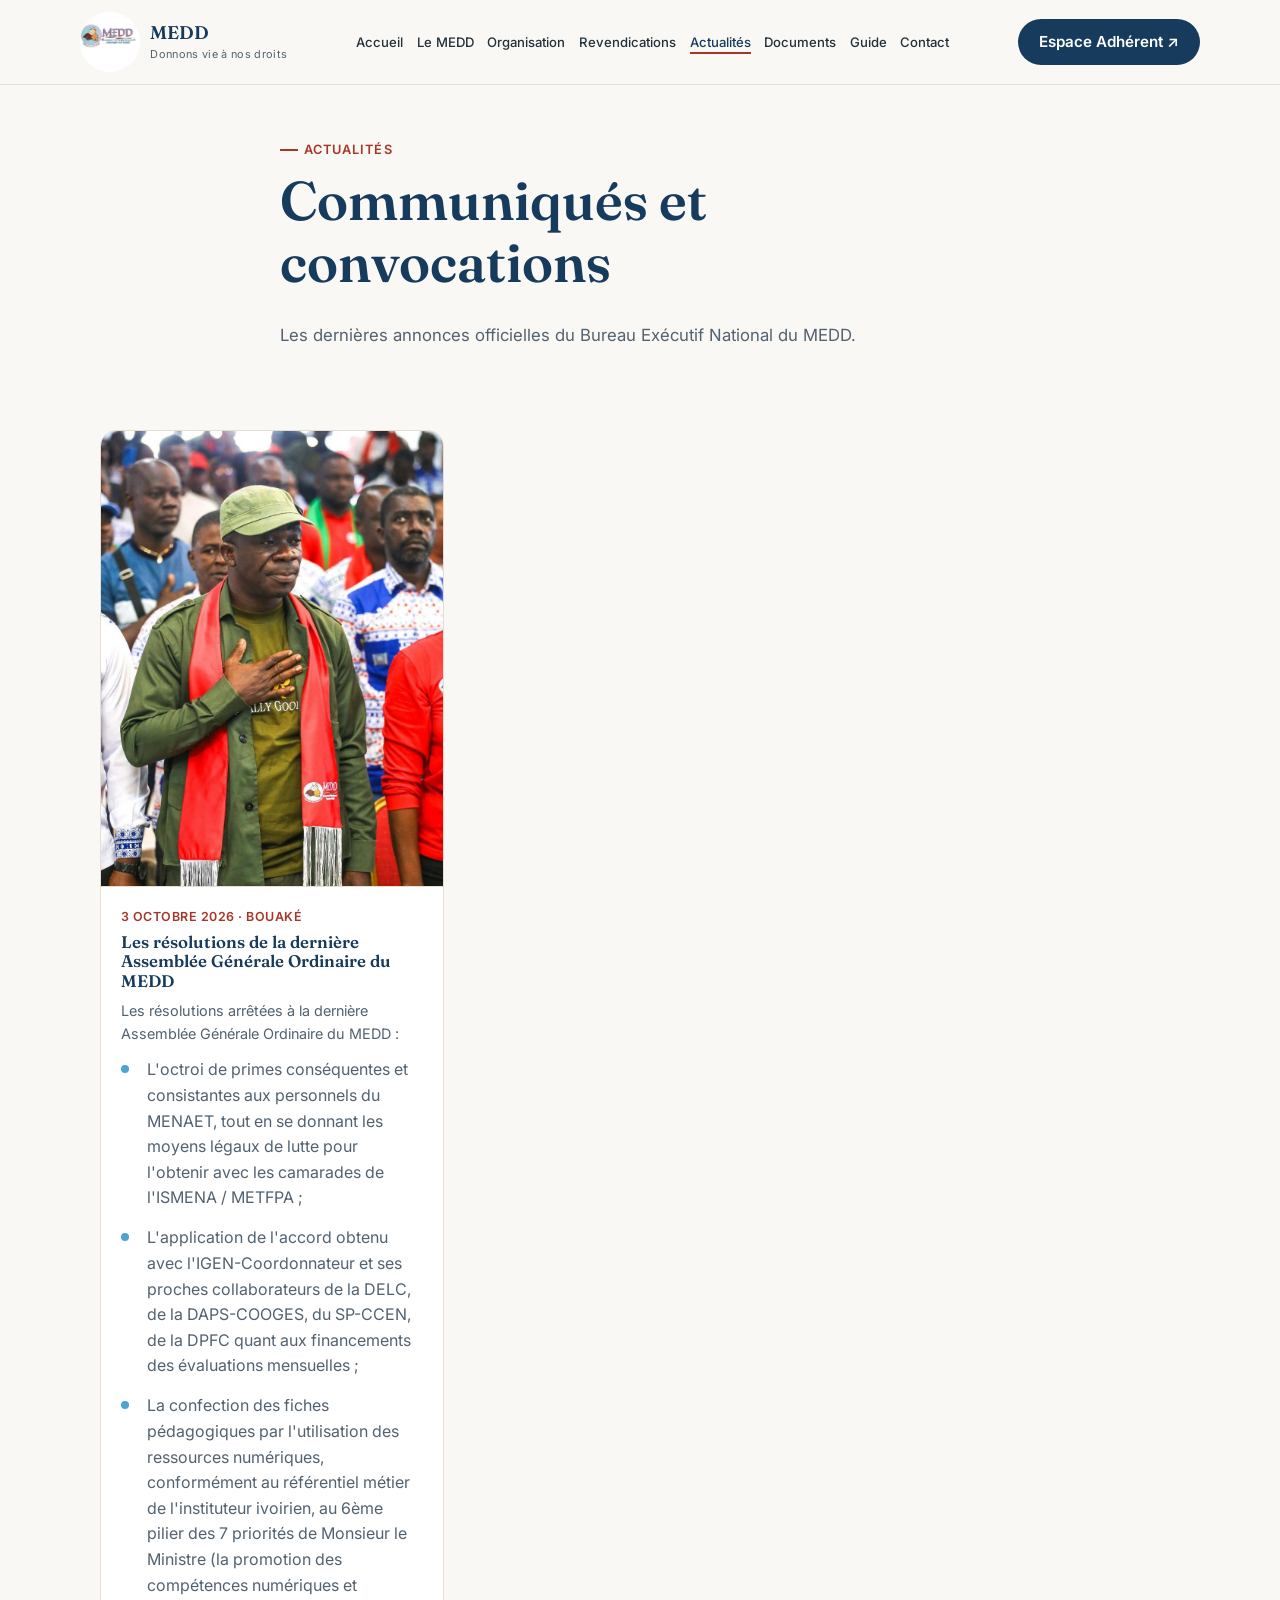
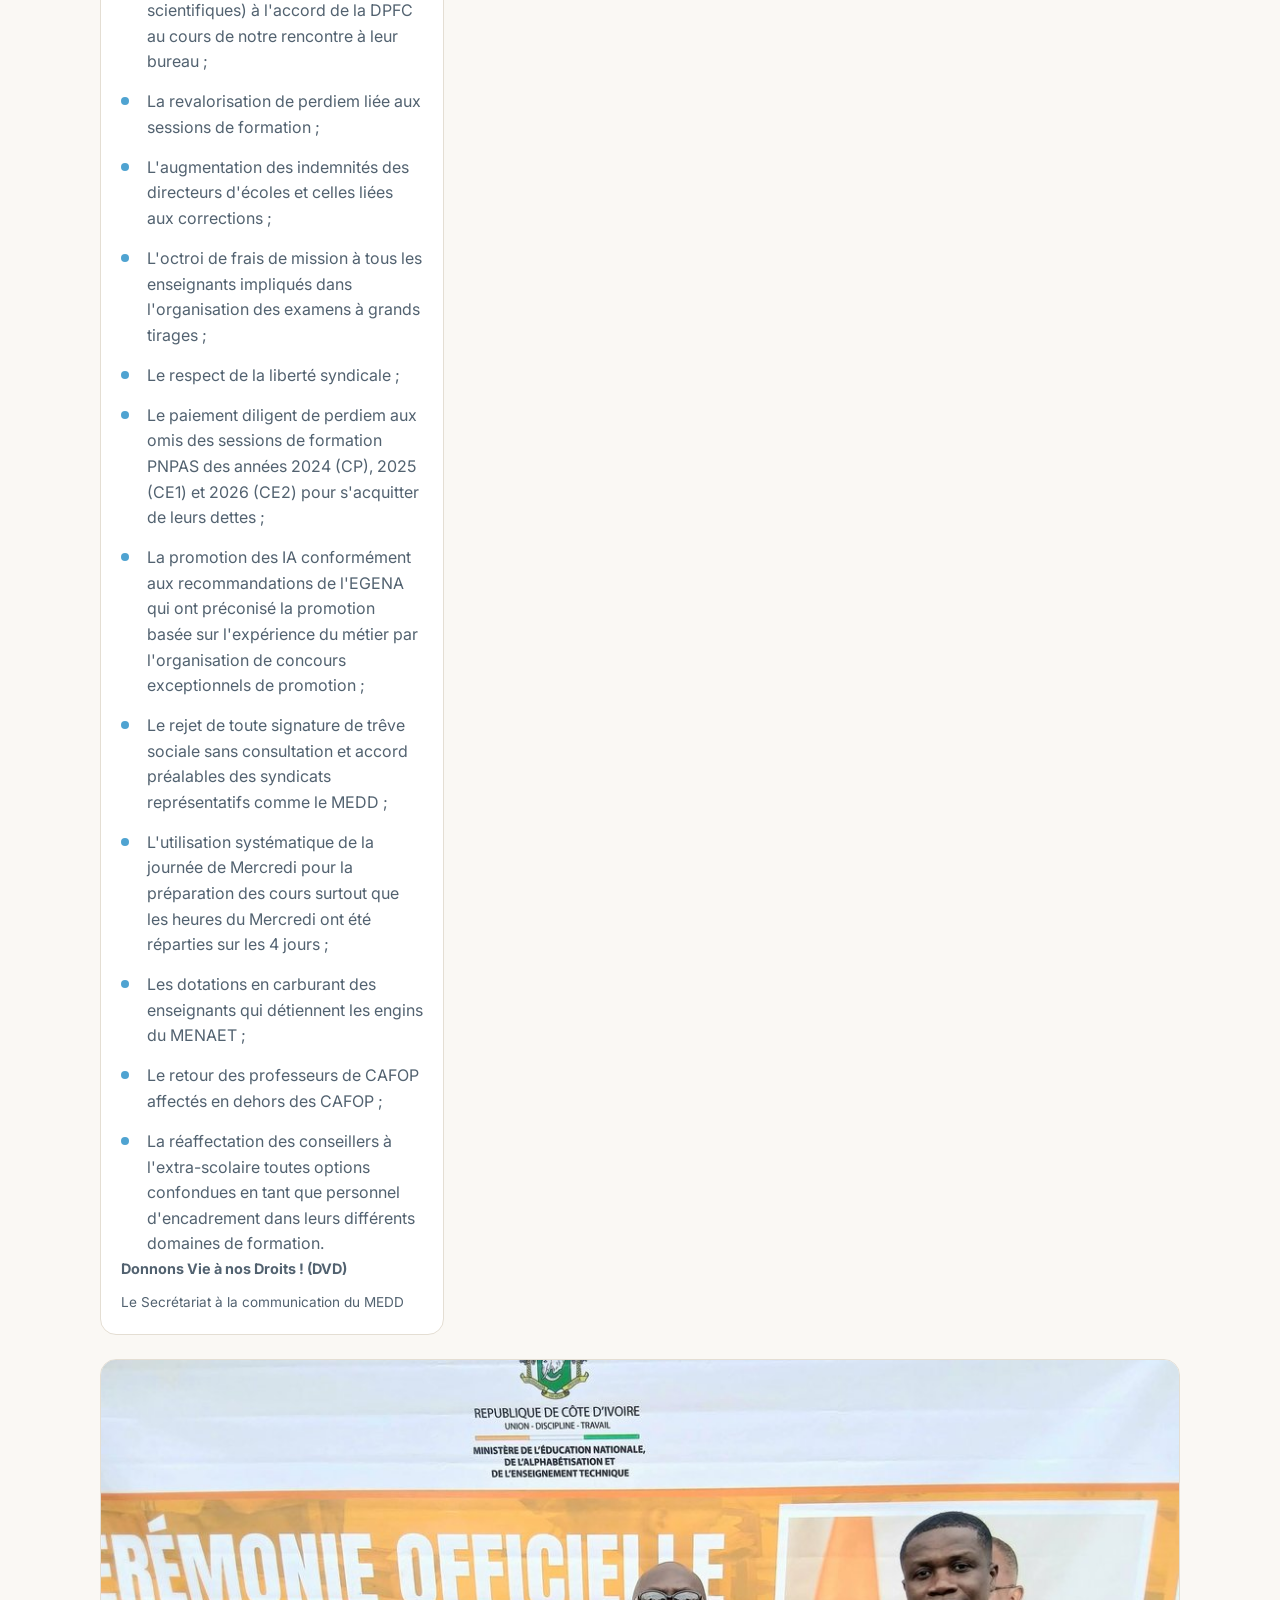
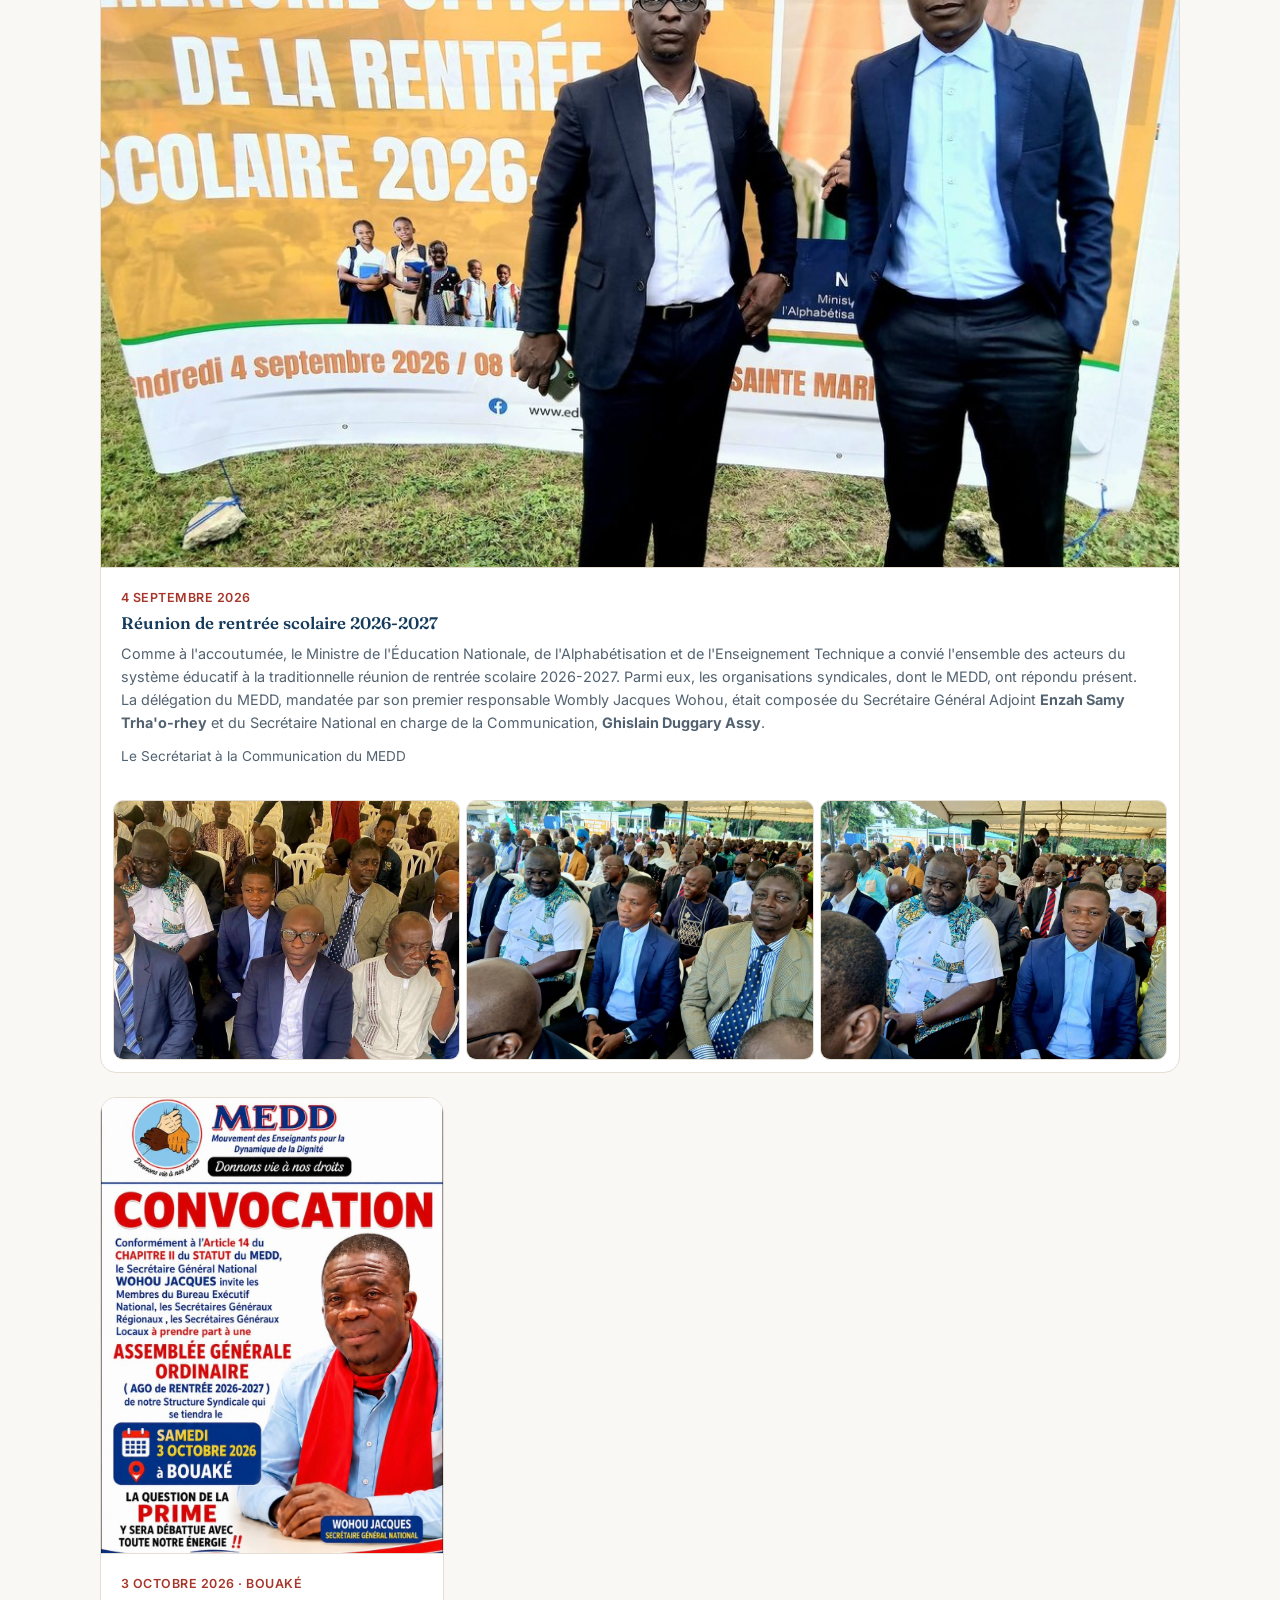
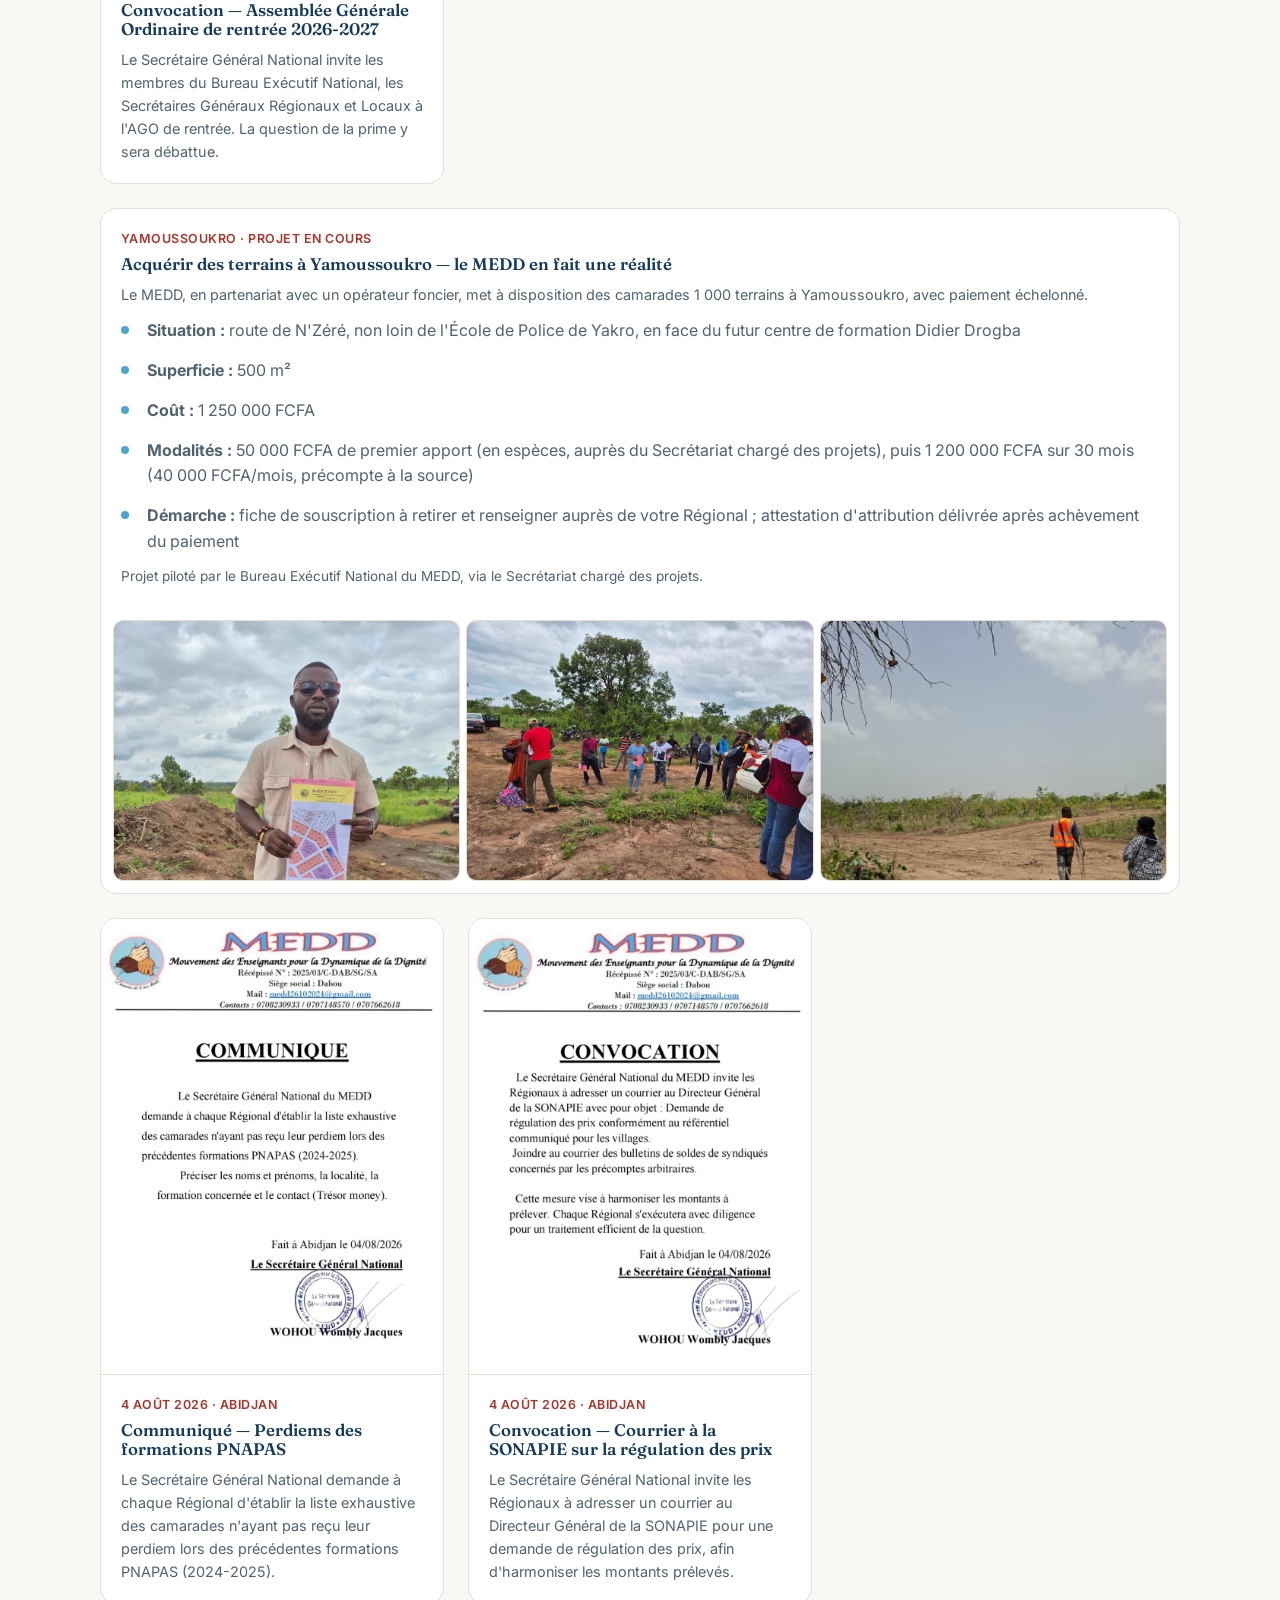
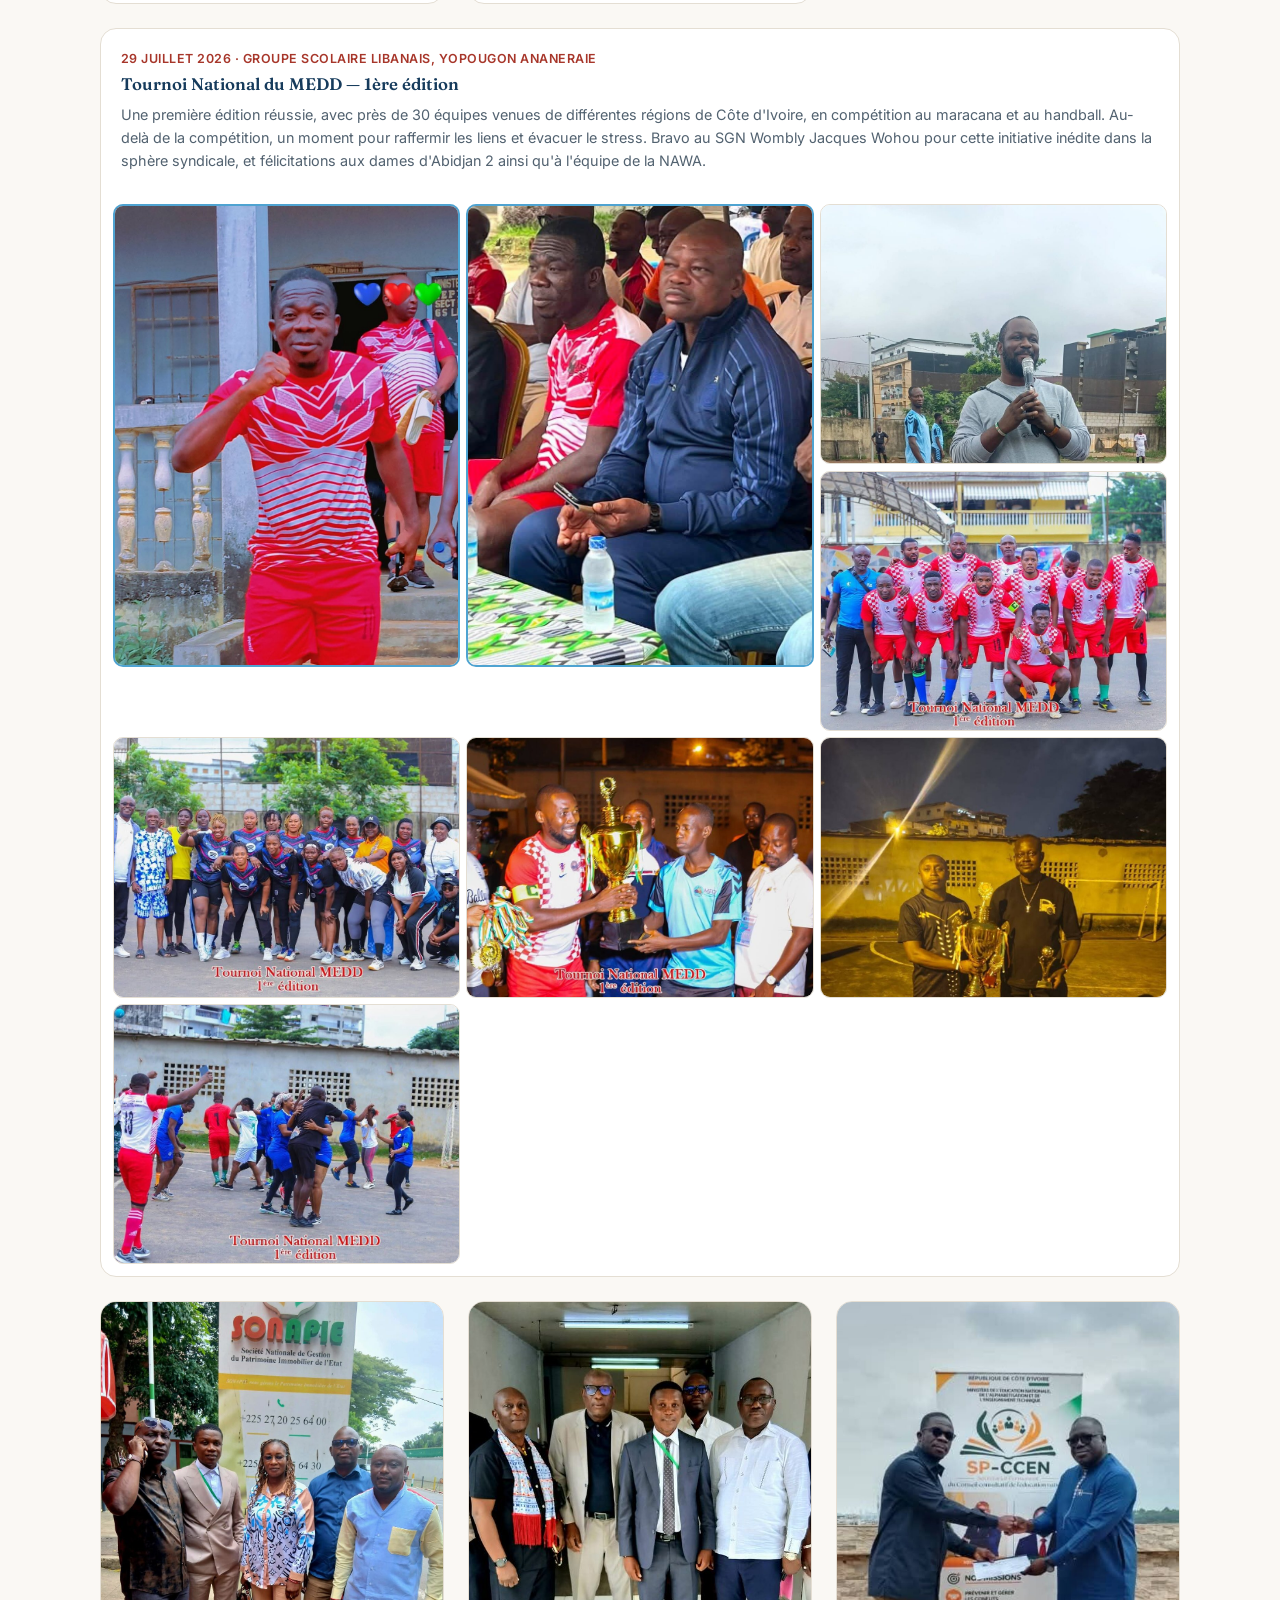
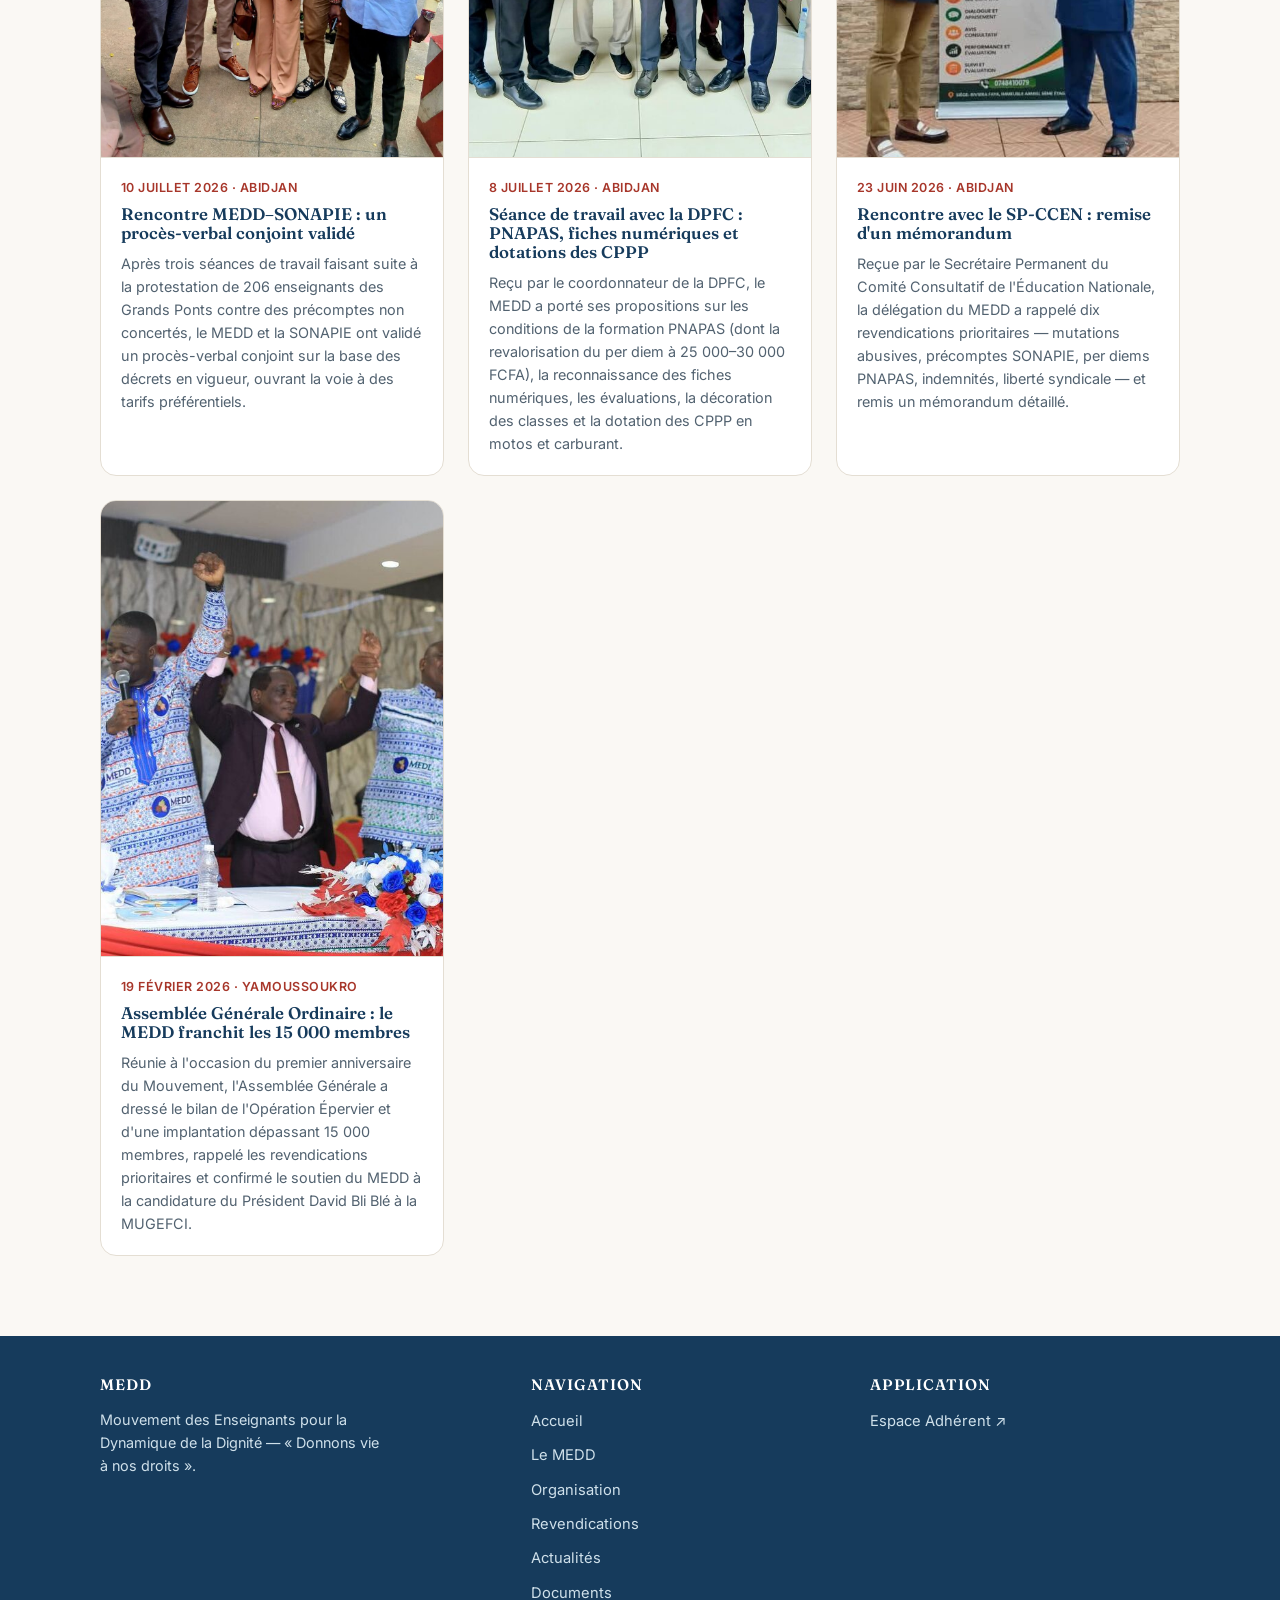
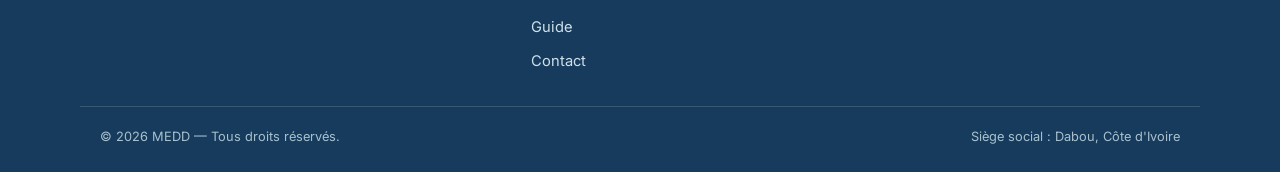
==== commit 4f6b9737: "Site : page Guide d'utilisation (adherents) + liens Guide dans les menus Co-Authored-By: Claude Sonn" ====
--- a/actualites.html
+++ b/actualites.html
@@ -5,7 +5,7 @@
 <meta name="viewport" content="width=device-width, initial-scale=1.0">
 <title>Actualités | MEDD</title>
 <meta name="description" content="Actualités et communiqués officiels du MEDD : convocations, communiqués et annonces du Bureau Exécutif National.">
-<link rel="canonical" href="https://medd-site.vercel.app/actualites.html">
+<link rel="canonical" href="https://www.medd.ci/actualites.html">
 <meta property="og:type" content="website">
 <meta property="og:title" content="Actualités — MEDD">
 <meta property="og:description" content="Convocations, communiqués et annonces officielles du MEDD.">
@@ -36,10 +36,11 @@
       <li><a href="/revendications.html">Revendications</a></li>
       <li><a href="/actualites.html" aria-current="page">Actualités</a></li>
       <li><a href="/documents.html">Documents</a></li>
+        <li><a href="/guide.html">Guide</a></li>
       <li><a href="/contact.html">Contact</a></li>
     </ul>
 
-    <a class="btn btn-primary nav-cta" href="https://medd-app-two.vercel.app" target="_blank" rel="noopener noreferrer">
+    <a class="btn btn-primary nav-cta" href="https://app.medd.ci" target="_blank" rel="noopener noreferrer">
       Espace Adhérent ↗
     </a>
 
@@ -55,8 +56,9 @@
     <a href="/revendications.html">Revendications</a>
     <a href="/actualites.html" aria-current="page">Actualités</a>
     <a href="/documents.html">Documents</a>
+    <a href="/guide.html">Guide</a>
     <a href="/contact.html">Contact</a>
-    <a class="btn btn-primary" href="https://medd-app-two.vercel.app" target="_blank" rel="noopener noreferrer">Espace Adhérent ↗</a>
+    <a class="btn btn-primary" href="https://app.medd.ci" target="_blank" rel="noopener noreferrer">Espace Adhérent ↗</a>
   </nav>
 </header>
 
@@ -73,139 +75,8 @@
   </section>
 
   <section>
-    <div class="container news-grid">
-
-      <article class="news-card news-card-gallery">
-        <img src="/assets/images/actualites/reunion-rentree-2026/delegation-medd-banderole.jpg" alt="Enzah Samy Trha'o-rhey, Secrétaire Général Adjoint (à gauche), et Ghislain Duggary Assy, Secrétaire National chargé de la Communication (à droite), devant la banderole officielle de la rentrée scolaire 2026-2027">
-        <div class="news-card-body">
-          <span class="news-date">4 septembre 2026</span>
-          <h2>Réunion de rentrée scolaire 2026-2027</h2>
-          <p>
-            Comme à l'accoutumée, le Ministre de l'Éducation Nationale, de l'Alphabétisation et de
-            l'Enseignement Technique a convié l'ensemble des acteurs du système éducatif à la
-            traditionnelle réunion de rentrée scolaire 2026-2027. Parmi eux, les organisations
-            syndicales, dont le MEDD, ont répondu présent.
-          </p>
-          <p>
-            La délégation du MEDD, mandatée par son premier responsable Wombly Jacques Wohou,
-            était composée du Secrétaire Général Adjoint <strong>Enzah Samy Trha'o-rhey</strong>
-            et du Secrétaire National en charge de la Communication,
-            <strong>Ghislain Duggary Assy</strong>.
-          </p>
-          <p style="margin-top:0.75rem; font-size:0.85rem;">Le Secrétariat à la Communication du MEDD</p>
-        </div>
-        <div class="news-gallery-grid">
-          <img src="/assets/images/actualites/reunion-rentree-2026/assistance-1.jpg" alt="Assistance à la réunion de rentrée scolaire 2026-2027">
-          <img src="/assets/images/actualites/reunion-rentree-2026/assistance-2.jpg" alt="Assistance à la réunion de rentrée scolaire 2026-2027">
-          <img src="/assets/images/actualites/reunion-rentree-2026/assistance-3.jpg" alt="Assistance à la réunion de rentrée scolaire 2026-2027">
-        </div>
-      </article>
-
-      <article class="news-card">
-        <img src="/assets/images/actualites/convocation-ago-3-octobre-2026.jpg" alt="Convocation à l'Assemblée Générale Ordinaire de rentrée 2026-2027, le 3 octobre 2026 à Bouaké">
-        <div class="news-card-body">
-          <span class="news-date">3 octobre 2026 · Bouaké</span>
-          <h2>Convocation — Assemblée Générale Ordinaire de rentrée 2026-2027</h2>
-          <p>Le Secrétaire Général National invite les membres du Bureau Exécutif National, les Secrétaires Généraux Régionaux et Locaux à l'AGO de rentrée. La question de la prime y sera débattue.</p>
-        </div>
-      </article>
-
-      <article class="news-card news-card-gallery">
-        <div class="news-card-body">
-          <span class="news-date">Yamoussoukro · Projet en cours</span>
-          <h2>Acquérir des terrains à Yamoussoukro — le MEDD en fait une réalité</h2>
-          <p>
-            Le MEDD, en partenariat avec un opérateur foncier, met à disposition des camarades
-            1 000 terrains à Yamoussoukro, avec paiement échelonné.
-          </p>
-          <ul class="list-plain" style="margin-top:0.75rem;">
-            <li><strong>Situation :</strong> route de N'Zéré, non loin de l'École de Police de Yakro, en face du futur centre de formation Didier Drogba</li>
-            <li><strong>Superficie :</strong> 500 m²</li>
-            <li><strong>Coût :</strong> 1 250 000 FCFA</li>
-            <li><strong>Modalités :</strong> 50 000 FCFA de premier apport (en espèces, auprès du Secrétariat chargé des projets), puis 1 200 000 FCFA sur 30 mois (40 000 FCFA/mois, précompte à la source)</li>
-            <li><strong>Démarche :</strong> fiche de souscription à retirer et renseigner auprès de votre Régional ; attestation d'attribution délivrée après achèvement du paiement</li>
-          </ul>
-          <p style="margin-top:0.75rem; font-size:0.85rem;">Projet piloté par le Bureau Exécutif National du MEDD, via le Secrétariat chargé des projets.</p>
-        </div>
-        <div class="news-gallery-grid">
-          <img src="/assets/images/actualites/terrains-yamoussoukro/plan-lotissement.jpg" alt="Plan du lotissement MEDD à Yamoussoukro présenté par un responsable du projet">
-          <img src="/assets/images/actualites/terrains-yamoussoukro/visite-terrain.jpg" alt="Visite du terrain à Yamoussoukro par les responsables du projet">
-          <img src="/assets/images/actualites/terrains-yamoussoukro/reunion-camarades.jpg" alt="Réunion des camarades sur le site du projet de terrains à Yamoussoukro">
-        </div>
-      </article>
-
-      <article class="news-card">
-        <img src="/assets/images/actualites/communique-perdiem-pnapas.jpg" alt="Communiqué relatif aux perdiems des formations PNAPAS 2024-2025">
-        <div class="news-card-body">
-          <span class="news-date">4 août 2026 · Abidjan</span>
-          <h2>Communiqué — Perdiems des formations PNAPAS</h2>
-          <p>Le Secrétaire Général National demande à chaque Régional d'établir la liste exhaustive des camarades n'ayant pas reçu leur perdiem lors des précédentes formations PNAPAS (2024-2025).</p>
-        </div>
-      </article>
-
-      <article class="news-card">
-        <img src="/assets/images/actualites/convocation-courrier-sonapie.jpg" alt="Convocation relative au courrier à adresser à la SONAPIE concernant la régulation des prix">
-        <div class="news-card-body">
-          <span class="news-date">4 août 2026 · Abidjan</span>
-          <h2>Convocation — Courrier à la SONAPIE sur la régulation des prix</h2>
-          <p>Le Secrétaire Général National invite les Régionaux à adresser un courrier au Directeur Général de la SONAPIE pour une demande de régulation des prix, afin d'harmoniser les montants prélevés.</p>
-        </div>
-      </article>
-
-      <article class="news-card news-card-gallery">
-        <div class="news-card-body">
-          <span class="news-date">29 juillet 2026 · Groupe Scolaire Libanais, Yopougon Ananeraie</span>
-          <h2>Tournoi National du MEDD — 1ère édition</h2>
-          <p>Une première édition réussie, avec près de 30 équipes venues de différentes régions de Côte d'Ivoire, en compétition au maracana et au handball. Au-delà de la compétition, un moment pour raffermir les liens et évacuer le stress. Bravo au SGN Wombly Jacques Wohou pour cette initiative inédite dans la sphère syndicale, et félicitations aux dames d'Abidjan 2 ainsi qu'à l'équipe de la NAWA.</p>
-        </div>
-        <div class="news-gallery-grid">
-          <img class="featured" src="/assets/images/actualites/tournoi-2026/sgn-wohou-wombly-tournoi.jpg" alt="Le Secrétaire Général National Wohou Wombly Jacques au Tournoi National du MEDD">
-          <img class="featured" src="/assets/images/actualites/tournoi-2026/sgn-et-sgna1-tournoi.jpg" alt="Le Secrétaire Général National Wohou Wombly Jacques et le Secrétaire Général National Adjoint 1 Neyam Sébastien au Tournoi National du MEDD">
-          <img src="/assets/images/actualites/tournoi-2026/discours-ouverture.jpg" alt="Mot d'ouverture du Tournoi National du MEDD">
-          <img src="/assets/images/actualites/tournoi-2026/equipe-maracana.jpg" alt="Équipe de maracana au Tournoi National du MEDD">
-          <img src="/assets/images/actualites/tournoi-2026/equipe-handball.jpg" alt="Équipe de handball féminin au Tournoi National du MEDD">
-          <img src="/assets/images/actualites/tournoi-2026/remise-trophee-1.jpg" alt="Remise du trophée du Tournoi National du MEDD">
-          <img src="/assets/images/actualites/tournoi-2026/remise-trophee-2.jpg" alt="Remise du trophée en soirée au Tournoi National du MEDD">
-          <img src="/assets/images/actualites/tournoi-2026/ambiance-celebration.jpg" alt="Ambiance de célébration au Tournoi National du MEDD">
-        </div>
-      </article>
-
-      <article class="news-card">
-        <img src="/assets/images/actualites/rencontre-sonapie.jpg" alt="Délégation du MEDD devant le siège de la SONAPIE à Abidjan">
-        <div class="news-card-body">
-          <span class="news-date">10 juillet 2026 · Abidjan</span>
-          <h2>Rencontre MEDD–SONAPIE : un procès-verbal conjoint validé</h2>
-          <p>Après trois séances de travail faisant suite à la protestation de 206 enseignants des Grands Ponts contre des précomptes non concertés, le MEDD et la SONAPIE ont validé un procès-verbal conjoint sur la base des décrets en vigueur, ouvrant la voie à des tarifs préférentiels.</p>
-        </div>
-      </article>
-
-      <article class="news-card">
-        <img src="/assets/images/actualites/seance-dpfc.jpg" alt="Délégation du MEDD reçue par la Direction de la Pédagogie et de la Formation Continue">
-        <div class="news-card-body">
-          <span class="news-date">8 juillet 2026 · Abidjan</span>
-          <h2>Séance de travail avec la DPFC : PNAPAS, fiches numériques et dotations des CPPP</h2>
-          <p>Reçu par le coordonnateur de la DPFC, le MEDD a porté ses propositions sur les conditions de la formation PNAPAS (dont la revalorisation du per diem à 25 000–30 000 FCFA), la reconnaissance des fiches numériques, les évaluations, la décoration des classes et la dotation des CPPP en motos et carburant.</p>
-        </div>
-      </article>
-
-      <article class="news-card">
-        <img src="/assets/images/actualites/rencontre-sp-ccen.jpg" alt="Remise d'un mémorandum entre le MEDD et le Secrétaire Permanent du SP-CCEN">
-        <div class="news-card-body">
-          <span class="news-date">23 juin 2026 · Abidjan</span>
-          <h2>Rencontre avec le SP-CCEN : remise d'un mémorandum</h2>
-          <p>Reçue par le Secrétaire Permanent du Comité Consultatif de l'Éducation Nationale, la délégation du MEDD a rappelé dix revendications prioritaires — mutations abusives, précomptes SONAPIE, per diems PNAPAS, indemnités, liberté syndicale — et remis un mémorandum détaillé.</p>
-        </div>
-      </article>
-
-      <article class="news-card">
-        <img src="/assets/images/actualites/ag-ordinaire-19-fevrier-2026.jpg" alt="Assemblée Générale Ordinaire du MEDD célébrant son premier anniversaire à Yamoussoukro">
-        <div class="news-card-body">
-          <span class="news-date">19 février 2026 · Yamoussoukro</span>
-          <h2>Assemblée Générale Ordinaire : le MEDD franchit les 15 000 membres</h2>
-          <p>Réunie à l'occasion du premier anniversaire du Mouvement, l'Assemblée Générale a dressé le bilan de l'Opération Épervier et d'une implantation dépassant 15 000 membres, rappelé les revendications prioritaires et confirmé le soutien du MEDD à la candidature du Président David Bli Blé à la MUGEFCI.</p>
-        </div>
-      </article>
-
+    <div class="container news-grid" id="news-list" aria-live="polite">
+      <noscript><p>Pour afficher les actualités, veuillez activer JavaScript dans votre navigateur.</p></noscript>
     </div>
   </section>
 
@@ -228,13 +99,14 @@
         <li><a href="/revendications.html">Revendications</a></li>
         <li><a href="/actualites.html">Actualités</a></li>
         <li><a href="/documents.html">Documents</a></li>
+        <li><a href="/guide.html">Guide</a></li>
         <li><a href="/contact.html">Contact</a></li>
       </ul>
     </div>
     <div>
       <h3>Application</h3>
       <ul class="footer-links">
-        <li><a href="https://medd-app-two.vercel.app" target="_blank" rel="noopener noreferrer">Espace Adhérent ↗</a></li>
+        <li><a href="https://app.medd.ci" target="_blank" rel="noopener noreferrer">Espace Adhérent ↗</a></li>
       </ul>
     </div>
   </div>
@@ -245,6 +117,7 @@
 </footer>
 
 <script>document.getElementById('year').textContent = new Date().getFullYear();</script>
+<script src="/assets/js/actualites.js"></script>
 <script src="/assets/js/main.js"></script>
 <style>@media (min-width:860px){#desktop-nav{display:flex !important;}}</style>
 </body>
--- a/assets/css/style.css
+++ b/assets/css/style.css
@@ -725,6 +725,11 @@
   border-bottom: 1px solid var(--color-border);
 }
 
+/* Curseur "loupe" sur les photos agrandissables (posé auparavant par main.js) */
+.news-card img {
+  cursor: zoom-in;
+}
+
 .news-card-body {
   padding: 1.25rem;
 }
@@ -915,3 +920,27 @@
   font-size: 0.95rem;
   line-height: 1.55;
 }
+
+.roster-tel { display: block; margin-top: 0.15rem; font-size: 0.85rem; }
+.roster-tel a { color: var(--color-red); font-weight: 600; text-decoration: none; white-space: nowrap; }
+.roster-tel a::before { content: "\260E\00a0"; }
+.roster-tel a.roster-wa { margin-left: 0.5rem; margin-right: 0.3rem; color: #1a7f45; }
+.roster-tel a.roster-wa::before { content: "\1F4AC\00a0"; }
+/* ---------- Organisation : IEPP par DRENA (liste repliable) ---------- */
+.iepp-groups { margin-top: 1rem; display: flex; flex-direction: column; gap: 0.5rem; }
+.iepp-group { border: 1px solid var(--color-border); border-radius: 8px; padding: 0 1rem; background: #fff; }
+.iepp-group summary { cursor: pointer; padding: 0.8rem 0; font-weight: 600; font-size: 0.95rem; list-style: none; display: flex; justify-content: space-between; gap: 0.6rem; align-items: center; }
+.iepp-group summary::-webkit-details-marker { display: none; }
+.iepp-group summary::after { content: "+"; font-weight: 700; color: var(--color-red); }
+.iepp-group[open] summary::after { content: "−"; }
+.iepp-group .roster-list { margin: 0 0 1rem; padding-top: 0.2rem; }
+.iepp-count { margin-left: auto; font-size: 0.78rem; font-weight: 600; color: var(--color-ink-soft); }
+
+/* Page Guide d'utilisation */
+.guide h2 { margin-top: 2.2rem; scroll-margin-top: 5rem; }
+.guide h3 { margin-top: 1.6rem; }
+.guide table { width: 100%; border-collapse: collapse; font-size: 0.92rem; margin: 1rem 0; display: block; overflow-x: auto; }
+.guide th, .guide td { border: 1px solid var(--color-border, #d9dee3); padding: 0.5rem 0.6rem; text-align: left; vertical-align: top; }
+.guide th { background: #eef3f7; }
+.guide ol, .guide ul { padding-left: 1.3rem; }
+.guide li { margin-bottom: 0.4rem; }
